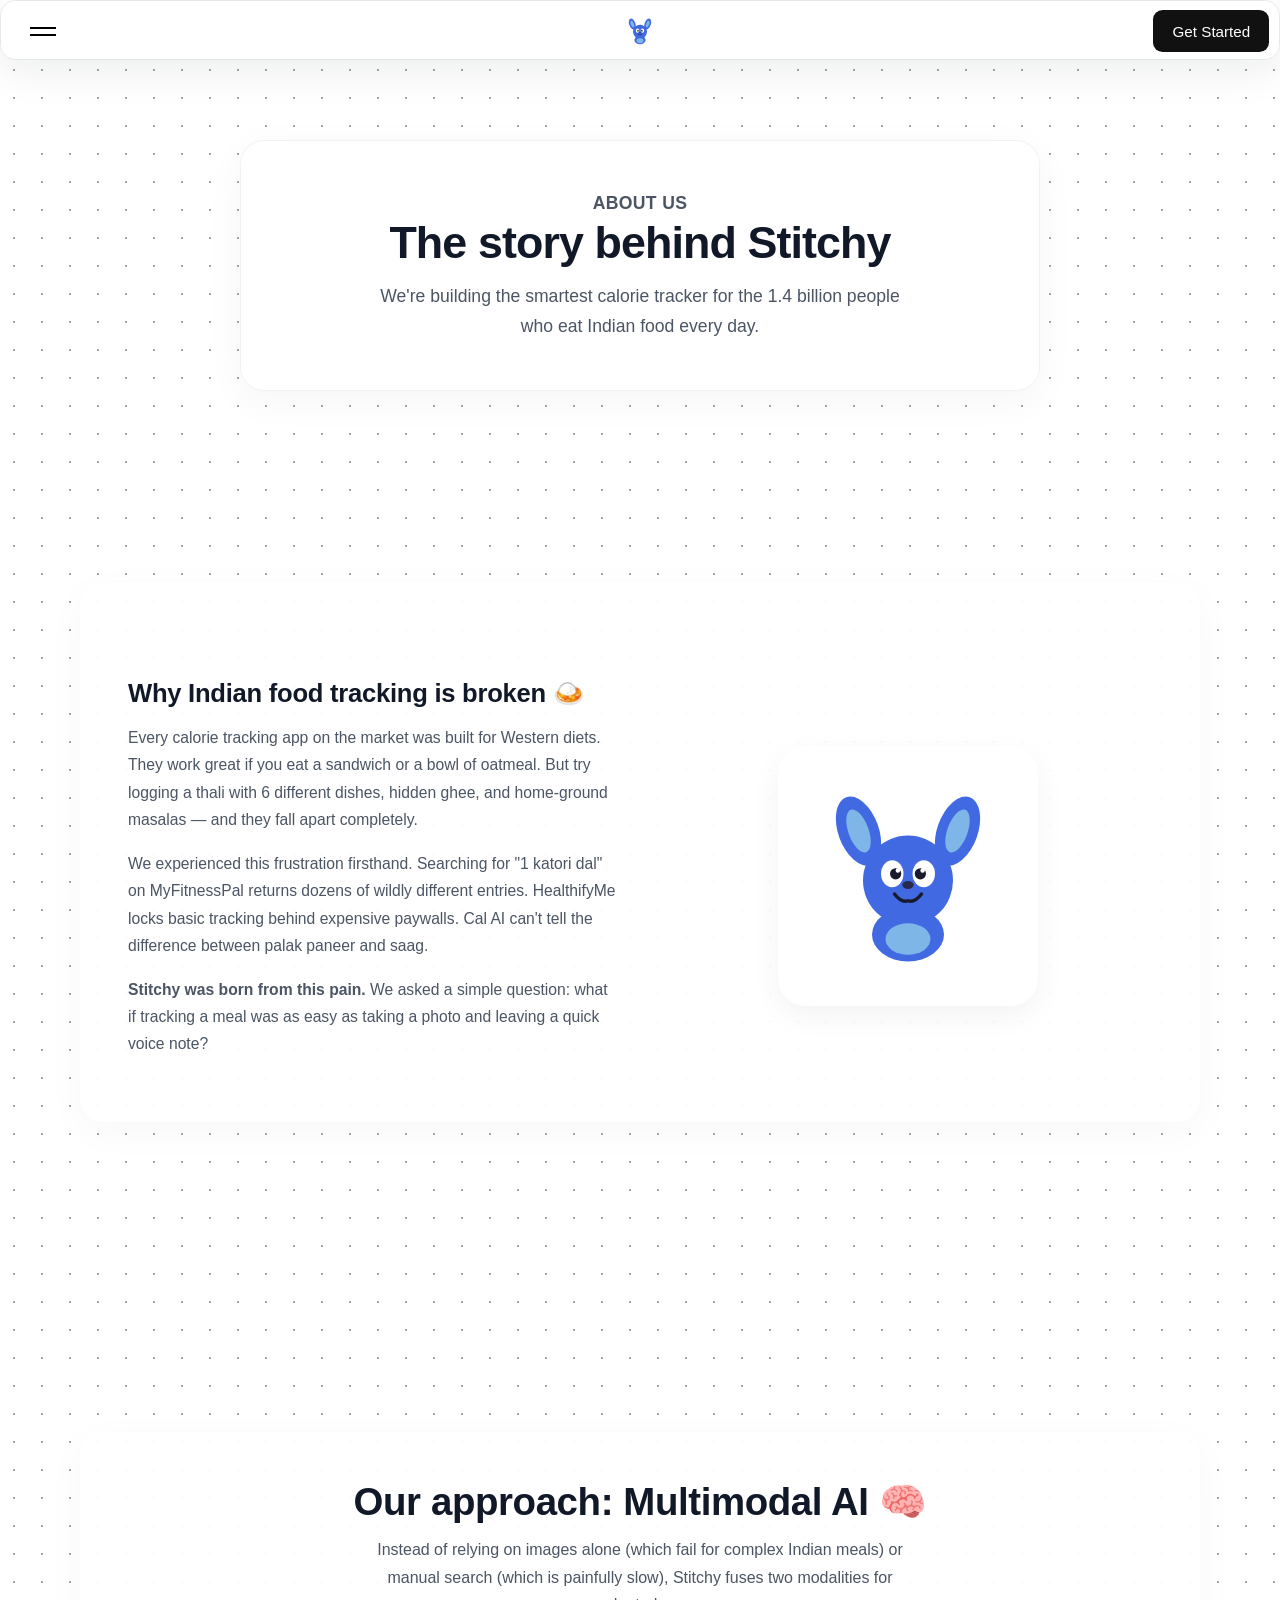
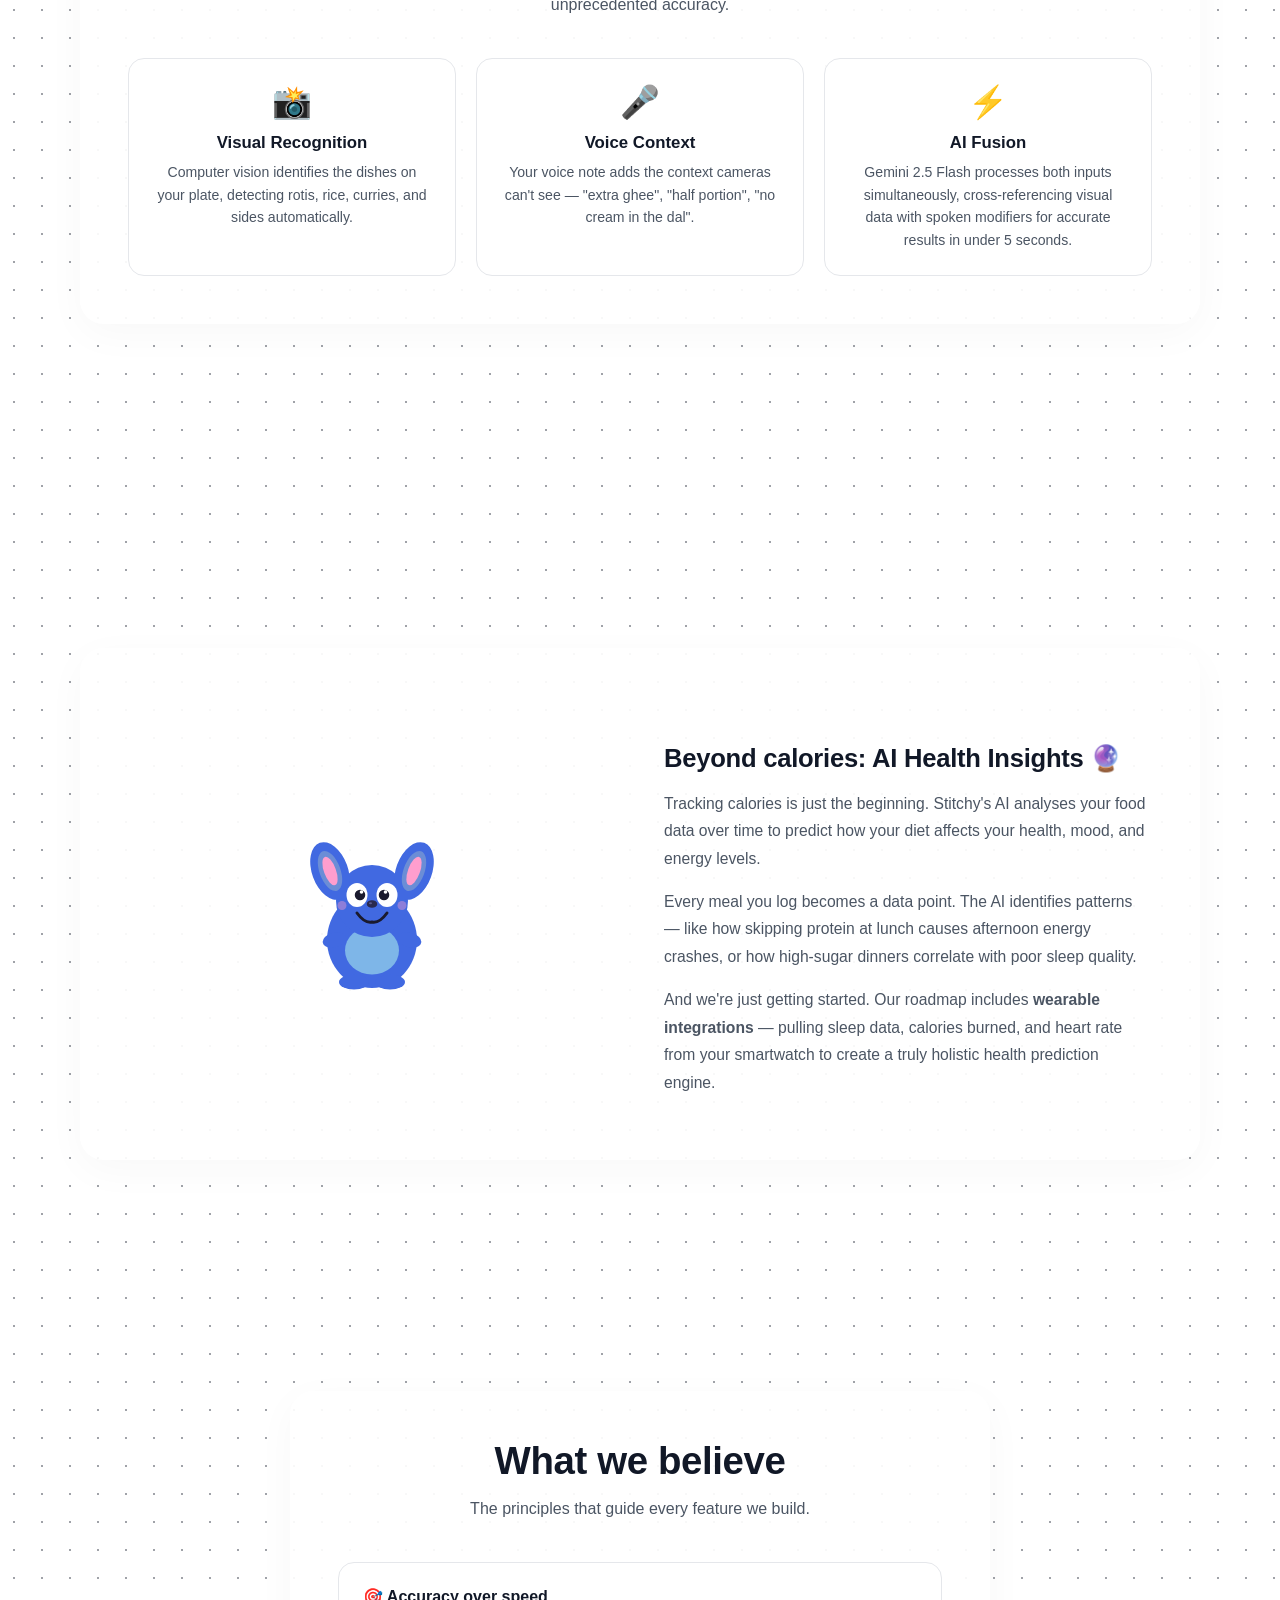
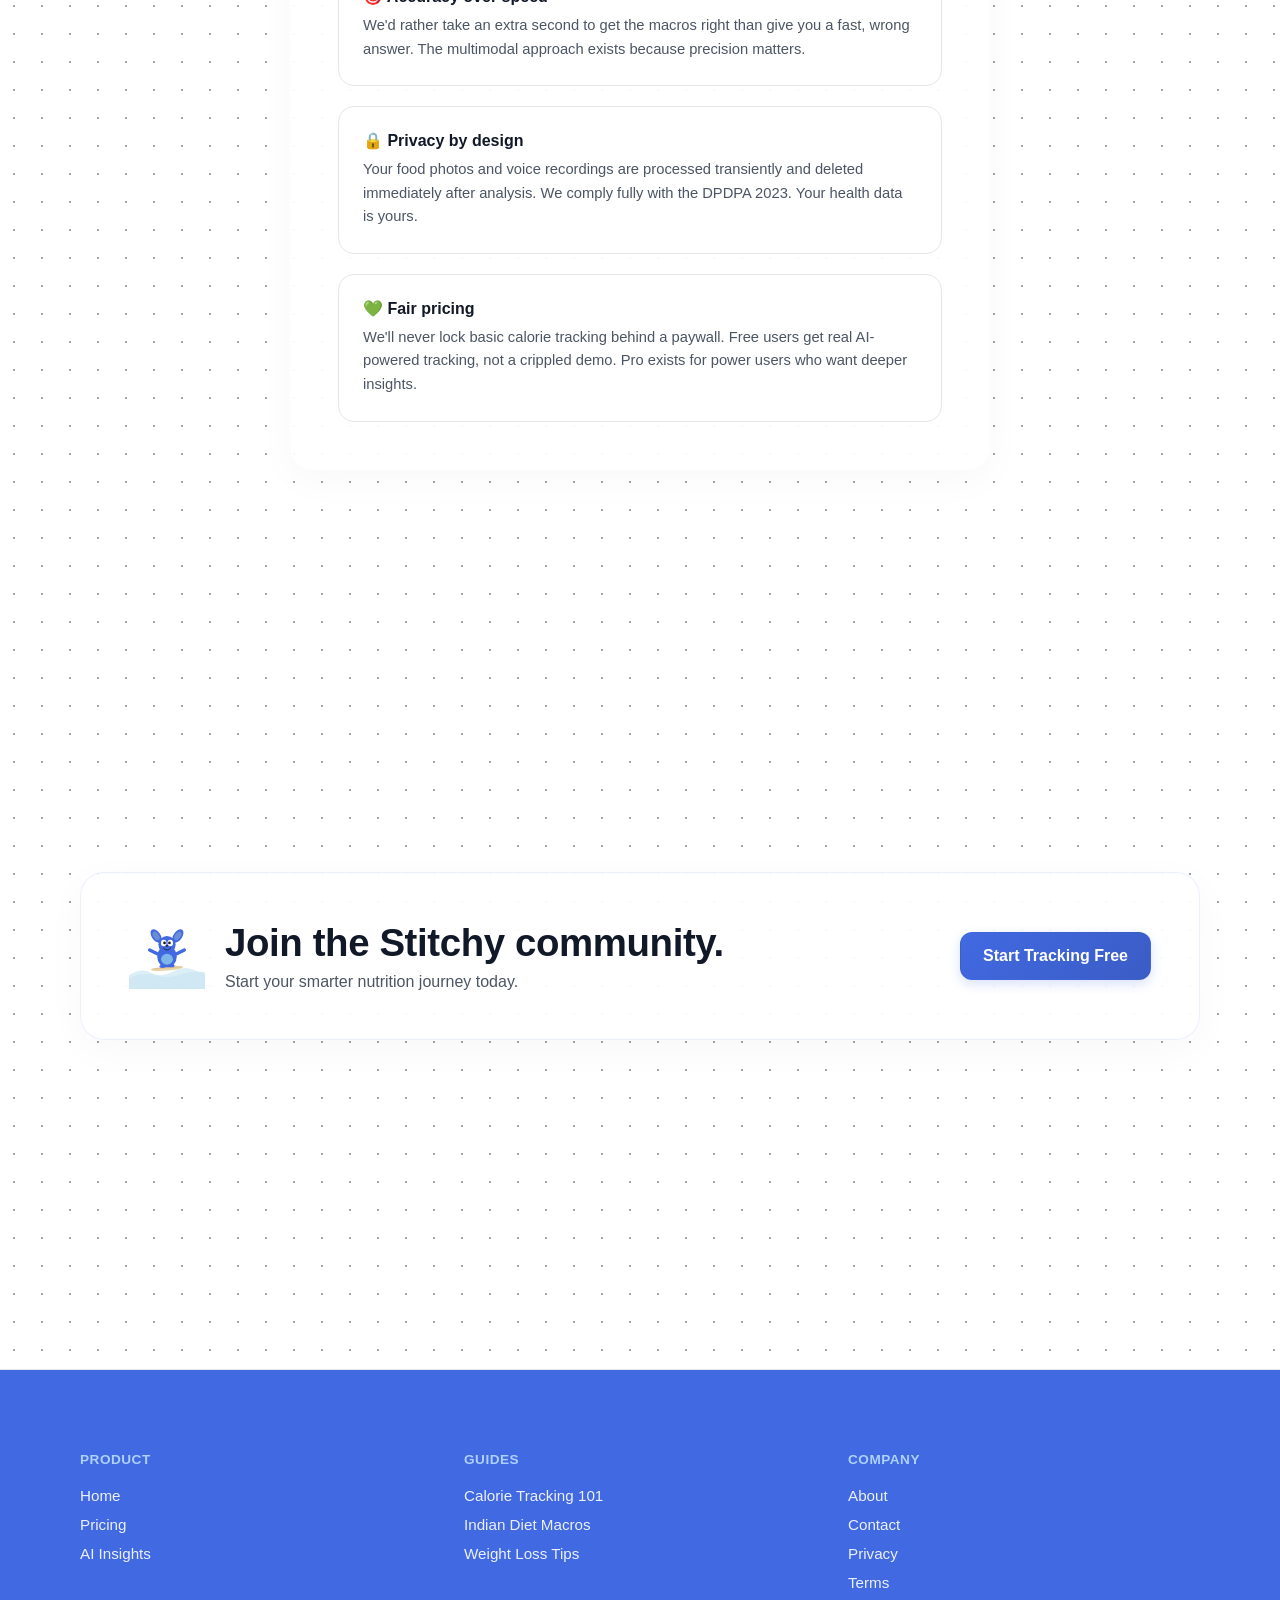
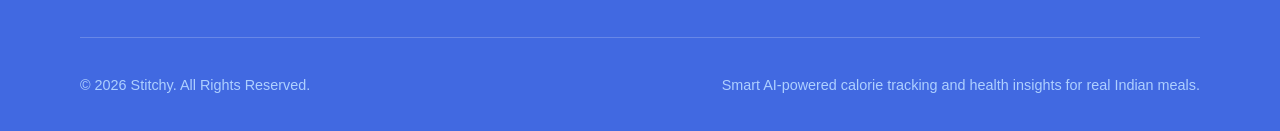
==== about.html @ 5120c3c7 "chore: Major upgrade" ====
<!doctype html>
<html lang="en">

<head>
    <meta charset="UTF-8" />
    <meta name="viewport" content="width=device-width, initial-scale=1.0" />
    <title>About — Stitchy | Our Mission & Story</title>
    <link rel="icon" href="./mascots/logo.svg" type="image/svg+xml" />
    <meta name="description"
        content="Learn about Stitchy's mission to make calorie tracking effortless for Indian meals using multimodal AI — our story, technology, and vision." />
    <link rel="preconnect" href="https://fonts.googleapis.com" />
    <link rel="preconnect" href="https://fonts.gstatic.com" crossorigin />
    <link href="https://fonts.googleapis.com/css2?family=Inter:wght@400;500;600;700;800&display=swap"
        rel="stylesheet" />
    <script src="https://cdnjs.cloudflare.com/ajax/libs/gsap/3.12.2/gsap.min.js"></script>
    <link rel="stylesheet" href="./styles.css?v=1774728863042" />
</head>

<body>

    <div class="card-nav-container">
        <nav class="card-nav" id="globalNav" style="background-color: #fff;">
            <div class="card-nav-top">
                <div class="hamburger-menu" id="hamburgerMenu" role="button" aria-label="Open menu" tabindex="0"
                    style="color: #000;">
                    <div class="hamburger-line"></div>
                    <div class="hamburger-line"></div>
                </div>

                <a class="logo-container" href="./index.html" style="text-decoration:none;">
                    <img src="./mascots/logo.svg" alt="Stitchy Logo" class="logo" />
                </a>

                <a href="./early-access.html" class="card-nav-cta-button"
                    style="background-color: #111; color: white; display: flex; text-decoration: none;">Get Started</a>
            </div>

            <div class="card-nav-content" id="cardNavContent" aria-hidden="true">
                <div class="nav-card" style="background-color: #f3f4f6; color: #111827;">
                    <div class="nav-card-label">Product</div>
                    <div class="nav-card-links">

                        <a class="nav-card-link" href="./index.html">
                            <svg stroke="currentColor" fill="currentColor" stroke-width="0" viewBox="0 0 24 24"
                                class="nav-card-link-icon" height="1em" width="1em" xmlns="http://www.w3.org/2000/svg">
                                <path d="M10 20v-6h4v6h5v-8h3L12 3 2 12h3v8z"></path>
                            </svg>
                            Home
                        </a>
                        <a class="nav-card-link" href="./index.html#how">
                            <svg stroke="currentColor" fill="currentColor" stroke-width="0" viewBox="0 0 24 24"
                                class="nav-card-link-icon" height="1em" width="1em" xmlns="http://www.w3.org/2000/svg">
                                <path d="M12 4l-1.41 1.41L16.17 11H4v2h12.17l-5.58 5.59L12 20l8-8z"></path>
                            </svg>
                            How it Works
                        </a>
                        <a class="nav-card-link" href="./index.html#features">
                            <svg stroke="currentColor" fill="currentColor" stroke-width="0" viewBox="0 0 24 24"
                                class="nav-card-link-icon" height="1em" width="1em" xmlns="http://www.w3.org/2000/svg">
                                <path d="M12 4l-1.41 1.41L16.17 11H4v2h12.17l-5.58 5.59L12 20l8-8z"></path>
                            </svg>
                            Features
                        </a>
                        <a class="nav-card-link" href="./index.html#insights">
                            <svg stroke="currentColor" fill="currentColor" stroke-width="0" viewBox="0 0 24 24"
                                class="nav-card-link-icon" height="1em" width="1em" xmlns="http://www.w3.org/2000/svg">
                                <path d="M12 4l-1.41 1.41L16.17 11H4v2h12.17l-5.58 5.59L12 20l8-8z"></path>
                            </svg>
                            AI Insights
                        </a>
                    </div>
                </div>
                <div class="nav-card" style="background-color: #e5e7eb; color: #111827;">
                    <div class="nav-card-label">Company</div>
                    <div class="nav-card-links">
                        <a class="nav-card-link" href="./about.html">
                            <svg stroke="currentColor" fill="currentColor" stroke-width="0" viewBox="0 0 24 24"
                                class="nav-card-link-icon" height="1em" width="1em" xmlns="http://www.w3.org/2000/svg">
                                <path d="M12 4l-1.41 1.41L16.17 11H4v2h12.17l-5.58 5.59L12 20l8-8z"></path>
                            </svg>
                            About Us
                        </a>
                        <a class="nav-card-link" href="./contact.html">
                            <svg stroke="currentColor" fill="currentColor" stroke-width="0" viewBox="0 0 24 24"
                                class="nav-card-link-icon" height="1em" width="1em" xmlns="http://www.w3.org/2000/svg">
                                <path d="M12 4l-1.41 1.41L16.17 11H4v2h12.17l-5.58 5.59L12 20l8-8z"></path>
                            </svg>
                            Contact
                        </a>
                        <a class="nav-card-link" href="./pricing.html">
                            <svg stroke="currentColor" fill="currentColor" stroke-width="0" viewBox="0 0 24 24"
                                class="nav-card-link-icon" height="1em" width="1em" xmlns="http://www.w3.org/2000/svg">
                                <path d="M12 4l-1.41 1.41L16.17 11H4v2h12.17l-5.58 5.59L12 20l8-8z"></path>
                            </svg>
                            Pricing
                        </a>
                    </div>
                </div>
                <div class="nav-card" style="background-color: #f9fafb; color: #111827;">
                    <div class="nav-card-label">Legal</div>
                    <div class="nav-card-links">
                        <a class="nav-card-link" href="./privacy.html">
                            <svg stroke="currentColor" fill="currentColor" stroke-width="0" viewBox="0 0 24 24"
                                class="nav-card-link-icon" height="1em" width="1em" xmlns="http://www.w3.org/2000/svg">
                                <path d="M12 4l-1.41 1.41L16.17 11H4v2h12.17l-5.58 5.59L12 20l8-8z"></path>
                            </svg>
                            Privacy Policy
                        </a>
                        <a class="nav-card-link" href="./terms.html">
                            <svg stroke="currentColor" fill="currentColor" stroke-width="0" viewBox="0 0 24 24"
                                class="nav-card-link-icon" height="1em" width="1em" xmlns="http://www.w3.org/2000/svg">
                                <path d="M12 4l-1.41 1.41L16.17 11H4v2h12.17l-5.58 5.59L12 20l8-8z"></path>
                            </svg>
                            Terms of Service
                        </a>
                    </div>
                </div>
            </div>
        </nav>
    </div>


    <main>
        <section class="page-hero">
            <div class="container">
                <p class="kicker">ABOUT US</p>
                <h1>The story behind Stitchy</h1>
                <p>We're building the smartest calorie tracker for the 1.4 billion people who eat Indian food every day.
                </p>
            </div>
        </section>

        <!-- Mission -->
        <section class="section">
            <div class="container">
                <div class="about-grid">
                    <div class="about-text">
                        <h2>Why Indian food tracking is broken 🍛</h2>
                        <p>
                            Every calorie tracking app on the market was built for Western diets. They work great if you
                            eat a
                            sandwich or a bowl of oatmeal. But try logging a thali with 6 different dishes, hidden ghee,
                            and
                            home-ground masalas — and they fall apart completely.
                        </p>
                        <p>
                            We experienced this frustration firsthand. Searching for "1 katori dal" on MyFitnessPal
                            returns dozens of
                            wildly different entries. HealthifyMe locks basic tracking behind expensive paywalls. Cal AI
                            can't tell the
                            difference between palak paneer and saag.
                        </p>
                        <p>
                            <strong>Stitchy was born from this pain.</strong> We asked a simple question: what if
                            tracking a meal was
                            as easy as taking a photo and leaving a quick voice note?
                        </p>
                    </div>
                    <div class="about-visual">
                        <img src="./mascots/logo.svg" alt="Stitchy mascot"
                            style="background: #fff; padding: 40px; box-shadow: var(--shadow);" />
                    </div>
                </div>
            </div>
        </section>

        <!-- Our Approach -->
        <section class="section">
            <div class="container">
                <div style="text-align: center; margin-bottom: 40px;">
                    <h2>Our approach: Multimodal AI 🧠</h2>
                    <p class="section-lead" style="margin: 12px auto 0; text-align: center;">
                        Instead of relying on images alone (which fail for complex Indian meals) or manual search (which
                        is
                        painfully slow), Stitchy fuses two modalities for unprecedented accuracy.
                    </p>
                </div>
                <div class="tech-grid">
                    <div class="tech-card">
                        <div class="tech-icon">📸</div>
                        <h4>Visual Recognition</h4>
                        <p>Computer vision identifies the dishes on your plate, detecting rotis, rice, curries, and
                            sides
                            automatically.</p>
                    </div>
                    <div class="tech-card">
                        <div class="tech-icon">🎤</div>
                        <h4>Voice Context</h4>
                        <p>Your voice note adds the context cameras can't see — "extra ghee", "half portion", "no cream
                            in the
                            dal".</p>
                    </div>
                    <div class="tech-card">
                        <div class="tech-icon">⚡</div>
                        <h4>AI Fusion</h4>
                        <p>Gemini 2.5 Flash processes both inputs simultaneously, cross-referencing visual data with
                            spoken
                            modifiers for accurate results in under 5 seconds.</p>
                    </div>
                </div>
            </div>
        </section>

        <!-- AI Insights Vision -->
        <section class="section">
            <div class="container">
                <div class="about-grid">
                    <div class="about-visual" style="order: -1;">
                        <img src="./mascots/happy.svg" alt="Stitchy happy" class="float-anim"
                            style="max-width: 180px; background: transparent; box-shadow: none;" />
                    </div>
                    <div class="about-text">
                        <h2>Beyond calories: AI Health Insights 🔮</h2>
                        <p>
                            Tracking calories is just the beginning. Stitchy's AI analyses your food data over time to
                            predict how
                            your diet affects your health, mood, and energy levels.
                        </p>
                        <p>
                            Every meal you log becomes a data point. The AI identifies patterns — like how skipping
                            protein at lunch
                            causes afternoon energy crashes, or how high-sugar dinners correlate with poor sleep
                            quality.
                        </p>
                        <p>
                            And we're just getting started. Our roadmap includes <strong>wearable integrations</strong>
                            — pulling
                            sleep data, calories burned, and heart rate from your smartwatch to create a truly holistic
                            health
                            prediction engine.
                        </p>
                    </div>
                </div>
            </div>
        </section>

        <!-- Values -->
        <section class="section">
            <div class="container" style="max-width: 700px; text-align: center;">
                <h2>What we believe</h2>
                <p class="section-lead" style="text-align: center; margin: 12px auto 40px;">The principles that guide
                    every
                    feature we build.</p>
                <div style="display: grid; gap: 20px; text-align: left;">
                    <div style="background: #fff; border: 1px solid var(--border); border-radius: 16px; padding: 24px; transition: transform 0.3s; cursor: default;"
                        onmouseover="this.style.transform='translateY(-3px)'"
                        onmouseout="this.style.transform='translateY(0)'">
                        <h4 style="margin: 0 0 8px;">🎯 Accuracy over speed</h4>
                        <p style="color: var(--text-muted); margin: 0; line-height: 1.6; font-size: 0.92rem;">We'd
                            rather take an
                            extra second to get the macros right than give you a fast, wrong answer. The multimodal
                            approach exists
                            because precision matters.</p>
                    </div>
                    <div style="background: #fff; border: 1px solid var(--border); border-radius: 16px; padding: 24px; transition: transform 0.3s; cursor: default;"
                        onmouseover="this.style.transform='translateY(-3px)'"
                        onmouseout="this.style.transform='translateY(0)'">
                        <h4 style="margin: 0 0 8px;">🔒 Privacy by design</h4>
                        <p style="color: var(--text-muted); margin: 0; line-height: 1.6; font-size: 0.92rem;">Your food
                            photos and
                            voice recordings are processed transiently and deleted immediately after analysis. We comply
                            fully with
                            the DPDPA 2023. Your health data is yours.</p>
                    </div>
                    <div style="background: #fff; border: 1px solid var(--border); border-radius: 16px; padding: 24px; transition: transform 0.3s; cursor: default;"
                        onmouseover="this.style.transform='translateY(-3px)'"
                        onmouseout="this.style.transform='translateY(0)'">
                        <h4 style="margin: 0 0 8px;">💚 Fair pricing</h4>
                        <p style="color: var(--text-muted); margin: 0; line-height: 1.6; font-size: 0.92rem;">We'll
                            never lock
                            basic calorie tracking behind a paywall. Free users get real AI-powered tracking, not a
                            crippled demo.
                            Pro exists for power users who want deeper insights.</p>
                    </div>
                </div>
            </div>
        </section>

        <!-- CTA -->
        <section class="section cta">
            <div class="container cta-box">
                <img src="./mascots/surfing.svg" alt="Stitchy mascot surfing" class="float-anim" />
                <div>
                    <h2>Join the Stitchy community.</h2>
                    <p>Start your smarter nutrition journey today.</p>
                </div>
                <a class="btn btn-primary btn-lg" href="./early-access.html">Start Tracking Free</a>
            </div>
        </section>
    </main>

    <footer class="site-footer" style="background: #4169e1; color: white;">
        <div class="container">
            <div class="footer-grid"
                style="display: grid; grid-template-columns: repeat(auto-fit, minmax(200px, 1fr)); gap: 32px; padding: 64px 0 24px;">
                <div class="col">
                    <h4 style="color: #aed0ff; font-size: 0.85rem; margin-bottom: 20px; letter-spacing: 0.5px;">PRODUCT
                    </h4>
                    <a href="./index.html"
                        style="display: block; color: white; text-decoration: none; margin-bottom: 12px; font-size: 0.95rem; opacity: 0.9;">Home</a>
                    <a href="./pricing.html"
                        style="display: block; color: white; text-decoration: none; margin-bottom: 12px; font-size: 0.95rem; opacity: 0.9;">Pricing</a>
                    <a href="./index.html#insights"
                        style="display: block; color: white; text-decoration: none; margin-bottom: 12px; font-size: 0.95rem; opacity: 0.9;">AI
                        Insights</a>
                </div>
                <div class="col">
                    <h4 style="color: #aed0ff; font-size: 0.85rem; margin-bottom: 20px; letter-spacing: 0.5px;">GUIDES
                    </h4>
                    <a href="#"
                        style="display: block; color: white; text-decoration: none; margin-bottom: 12px; font-size: 0.95rem; opacity: 0.9;">Calorie
                        Tracking 101</a>
                    <a href="#"
                        style="display: block; color: white; text-decoration: none; margin-bottom: 12px; font-size: 0.95rem; opacity: 0.9;">Indian
                        Diet Macros</a>
                    <a href="#"
                        style="display: block; color: white; text-decoration: none; margin-bottom: 12px; font-size: 0.95rem; opacity: 0.9;">Weight
                        Loss Tips</a>
                </div>
                <div class="col">
                    <h4 style="color: #aed0ff; font-size: 0.85rem; margin-bottom: 20px; letter-spacing: 0.5px;">COMPANY
                    </h4>
                    <a href="./about.html"
                        style="display: block; color: white; text-decoration: none; margin-bottom: 12px; font-size: 0.95rem; opacity: 0.9;">About</a>
                    <a href="./contact.html"
                        style="display: block; color: white; text-decoration: none; margin-bottom: 12px; font-size: 0.95rem; opacity: 0.9;">Contact</a>
                    <a href="./privacy.html"
                        style="display: block; color: white; text-decoration: none; margin-bottom: 12px; font-size: 0.95rem; opacity: 0.9;">Privacy</a>
                    <a href="./terms.html"
                        style="display: block; color: white; text-decoration: none; margin-bottom: 12px; font-size: 0.95rem; opacity: 0.9;">Terms</a>
                </div>
            </div>
            <div class="footer-row"
                style="color: #aed0ff; border-top: 1px solid rgba(255,255,255,0.2); margin-top: 10px; padding-top: 24px; padding-bottom: 24px; font-size: 0.9rem;">
                <p>© <span id="year"></span> Stitchy. All Rights Reserved.</p>
                <p>Smart AI-powered calorie tracking and health insights for real Indian meals.</p>
            </div>
        </div>
    </footer>

    <script src="./script.js?v=1774728863042"></script>
</body>

</html>
---- styles.css ----
:root {
  --bg: #ffffff;
  --text: #111827;
  --text-muted: #4b5563;
  --border: #e5e7eb;
  --surface: #f9fafb;
  --accent: #4169e1;
  --accent-2: #7eb6e8;
  --radius: 14px;
  --shadow: 0 10px 30px rgba(17, 24, 39, 0.05);
  --shadow-hover: 0 20px 40px rgba(17, 24, 39, 0.12);
}

html {
  scroll-behavior: smooth;
}

* {
  box-sizing: border-box;
}

html,
body {
  margin: 0;
  padding: 0;
  font-family: "Outfit", sans-serif;
  background-color: var(--bg);
  background-image: radial-gradient(rgba(17, 24, 39, 0.4) 1.5px, transparent 1.5px);
  background-size: 28px 28px;
  color: var(--text);
}

img {
  max-width: 100%;
  display: block;
}

a {
  color: inherit;
}

.container {
  width: min(1120px, 92vw);
  margin: 0 auto;
}

/* ===== HEADER ===== */

.site-header {
  position: sticky;
  top: 0;
  z-index: 10;
  background: rgba(255, 255, 255, 0.85);
  border-bottom: 1px solid rgba(229, 231, 235, 0.5);
  backdrop-filter: blur(12px);
  -webkit-backdrop-filter: blur(12px);
  box-shadow: 0 4px 20px rgba(0, 0, 0, 0.03);
}

.nav {
  min-height: 74px;
  display: flex;
  align-items: center;
  justify-content: space-between;
  gap: 20px;
}

.brand {
  display: inline-flex;
  align-items: center;
  gap: 10px;
  font-weight: 700;
  text-decoration: none;
}

.brand img {
  width: 32px;
  height: 32px;
}

.nav-links {
  display: flex;
  gap: 24px;
}

.header-actions {
  display: flex;
  align-items: center;
  gap: 12px;
}

.menu-toggle {
  display: none;
  background: none;
  border: none;
  cursor: pointer;
  color: var(--text);
  padding: 8px;
}

.nav-links a {
  text-decoration: none;
  color: var(--text-muted);
  font-weight: 500;
  transition: color 0.2s ease;
  position: relative;
}

.nav-links a::after {
  content: '';
  position: absolute;
  width: 0;
  height: 2px;
  bottom: -4px;
  left: 0;
  background-color: var(--accent);
  transition: width 0.3s ease;
}

.nav-links a:hover {
  color: var(--accent);
}

.nav-links a:hover::after {
  width: 100%;
}

/* ===== BUTTONS ===== */

.btn {
  border: 1px solid transparent;
  border-radius: 12px;
  text-decoration: none;
  font-weight: 600;
  display: inline-flex;
  align-items: center;
  justify-content: center;
  gap: 8px;
  transition: all 0.3s cubic-bezier(0.4, 0, 0.2, 1);
}

.btn:hover {
  transform: translateY(-2px) scale(1.02);
}

.btn:active {
  transform: translateY(0) scale(0.98);
}

.btn-primary {
  background: linear-gradient(135deg, #4169e1 0%, #3a5cc5 100%);
  color: #fff;
  padding: 12px 18px;
  box-shadow: 0 4px 12px rgba(65, 105, 225, 0.2);
}

.btn-primary:hover {
  box-shadow: 0 8px 20px rgba(65, 105, 225, 0.4);
}

.btn-secondary {
  border-color: var(--border);
  color: var(--text);
  padding: 12px 18px;
  background: #fff;
}

.btn-secondary:hover {
  border-color: var(--accent-2);
  color: var(--accent);
  box-shadow: 0 4px 12px rgba(0, 0, 0, 0.05);
}

.btn-lg {
  padding: 14px 22px;
}

/* ===== HERO ===== */

.hero {
  padding: 0;
  min-height: calc(100vh - 74px);
  display: flex;
  align-items: center;
  justify-content: center;
}

.hero-grid {
  display: grid;
  grid-template-columns: 1.1fr 0.9fr;
  gap: 34px;
  align-items: center;
}

.kicker {
  margin: 0 0 12px;
  color: var(--accent);
  font-weight: 700;
  letter-spacing: 0.02em;
  font-size: 14px;
}

h1 {
  margin: 0;
  font-size: clamp(2.2rem, 4vw, 3.8rem);
  line-height: 1.06;
  letter-spacing: -0.02em;
}

.hero-copy {
  background: rgba(255, 255, 255, 0.92);
  padding: 28px 32px;
  border-radius: 18px;
}

.hero-text {
  font-size: 1.08rem;
  line-height: 1.7;
  color: var(--text-muted);
  margin: 18px 0 24px;
  max-width: 62ch;
}

/* White background behind section text to improve readability over dots */
.section>.container {
  background: rgba(255, 255, 255, 0.92);
  padding: 48px;
  border-radius: 24px;
  box-shadow: 0 10px 40px rgba(0, 0, 0, 0.03);
}

.hero-actions {
  display: flex;
  flex-wrap: wrap;
  gap: 12px;
}

.hero-subtext {
  margin-top: 16px;
  color: var(--text-muted);
  font-size: 0.95rem;
}

.hero-card,
.insight-card {
  border: 1px solid var(--border);
  border-radius: var(--radius);
  padding: 22px;
  box-shadow: var(--shadow);
  background: #fff;
  transition: transform 0.4s cubic-bezier(0.16, 1, 0.3, 1), box-shadow 0.4s cubic-bezier(0.16, 1, 0.3, 1);
}

.hero-card:hover,
.insight-card:hover {
  transform: translateY(-6px);
  box-shadow: var(--shadow-hover);
}

.hero-card .mascot {
  width: 88px;
  margin-bottom: 14px;
}

/* ===== CARD SWAP ANIMATION ===== */
.card-swap-wrapper {
  position: relative;
  width: 100%;
  height: 420px;
}

.card-swap-container {
  position: absolute;
  top: 50%;
  left: 50%;
  width: 0;
  height: 0;
  perspective: 900px;
  transform: translate(20%, -15%);
  overflow: visible;
  z-index: 5;
}

.card-swap-container .card {
  position: absolute;
  top: 50%;
  left: 50%;
  width: 320px;
  border-radius: var(--radius);
  border: 1px solid var(--border);
  box-shadow: var(--shadow);
  background: #fff;
  padding: 22px;
  transform-style: preserve-3d;
  will-change: transform;
  backface-visibility: hidden;
  -webkit-backface-visibility: hidden;
  transition: box-shadow 0.4s cubic-bezier(0.16, 1, 0.3, 1);
}

.card-swap-container .card:hover {
  box-shadow: var(--shadow-hover);
  transform: none;
  /* remove hover transform */
}

@media (max-width: 900px) {
  .card-swap-container {
    transform: scale(0.9) translate(0%, -10%);
  }
}

@media (max-width: 768px) {
  .card-swap-container {
    transform: scale(0.85) translate(0%, 0%);
  }
}

@media (max-width: 480px) {
  .card-swap-container {
    transform: scale(0.7) translate(0%, 0%);
  }

  .card-swap-wrapper {
    height: 380px;
  }
}

.stat {
  display: flex;
  align-items: baseline;
  justify-content: space-between;
  margin-bottom: 16px;
}

.stat span {
  color: var(--text-muted);
}

.stat strong {
  font-size: 1.35rem;
}

.bars {
  display: grid;
  gap: 12px;
}

.bars label {
  display: block;
  margin-bottom: 6px;
  font-size: 0.92rem;
  color: var(--text-muted);
}

progress {
  width: 100%;
  height: 9px;
}

/* ===== SECTIONS ===== */

.section {
  padding: 0;
  min-height: calc(100vh - 74px);
  display: flex;
  align-items: center;
  justify-content: center;
}

.alt {
  background: var(--surface);
}

h2 {
  margin: 0;
  font-size: clamp(1.7rem, 3vw, 2.6rem);
  line-height: 1.15;
  letter-spacing: -0.01em;
}

h3 {
  margin-top: 8px;
  margin-bottom: 8px;
  font-size: 1.2rem;
}

.section-lead {
  color: var(--text-muted);
  margin-top: 12px;
  margin-bottom: 24px;
  max-width: 65ch;
  line-height: 1.7;
}

/* ===== GRIDS ===== */

.grid-3,
.feature-grid {
  display: grid;
  grid-template-columns: repeat(3, minmax(0, 1fr));
  gap: 16px;
}

.card,
.feature {
  background: #fff;
  border: 1px solid var(--border);
  border-radius: 12px;
  padding: 18px;
  transition: transform 0.4s cubic-bezier(0.16, 1, 0.3, 1), box-shadow 0.4s cubic-bezier(0.16, 1, 0.3, 1);
}

.card:hover,
.feature:hover {
  transform: translateY(-6px);
  box-shadow: var(--shadow-hover);
  border-color: rgba(65, 105, 225, 0.2);
}

.step {
  display: inline-flex;
  font-size: 0.78rem;
  font-weight: 700;
  color: var(--accent);
  background: #eef4ff;
  border-radius: 999px;
  padding: 4px 9px;
}

.card p,
.feature p {
  margin: 0;
  color: var(--text-muted);
  line-height: 1.6;
}

.feature-grid {
  grid-template-columns: repeat(2, minmax(0, 1fr));
}

/* ===== INSIGHT WRAP ===== */

.insight-wrap {
  display: grid;
  grid-template-columns: 1.2fr 0.8fr;
  gap: 24px;
  align-items: start;
}

.bullet-list {
  margin: 0;
  padding-left: 18px;
  display: grid;
  gap: 8px;
  color: var(--text-muted);
}

.insight-card img {
  width: 84px;
}

.score {
  font-size: 1rem;
  margin: 12px 0 8px;
}

.score strong {
  color: var(--accent);
}

.small {
  color: var(--text-muted);
  line-height: 1.6;
  margin: 0;
}

/* ===== FAQ ===== */

.faq-list {
  margin-top: 20px;
  display: grid;
  gap: 10px;
}

details {
  border: 1px solid var(--border);
  border-radius: 10px;
  background: #fff;
  padding: 12px 14px;
}

summary {
  cursor: pointer;
  font-weight: 600;
}

details p {
  color: var(--text-muted);
  margin: 10px 0 4px;
}

/* ===== CTA BOX ===== */

.cta-box {
  border: 1px solid rgba(65, 105, 225, 0.1);
  border-radius: var(--radius);
  background: linear-gradient(135deg, #ffffff 0%, #ebf2ff 100%);
  display: grid;
  grid-template-columns: auto 1fr auto;
  align-items: center;
  gap: 20px;
  padding: 32px 24px;
  box-shadow: 0 10px 40px rgba(65, 105, 225, 0.1);
}

.cta-box img {
  width: 76px;
}

.cta-box p {
  color: var(--text-muted);
  margin-top: 8px;
  margin-bottom: 0;
}

/* ===== FOOTER ===== */

.site-footer {
  border-top: 1px solid var(--border);
}

.footer-row {
  min-height: 64px;
  display: flex;
  justify-content: space-between;
  align-items: center;
  gap: 10px;
  color: var(--text-muted);
  font-size: 0.9rem;
}

/* ===== ANIMATIONS ===== */

.reveal-on-scroll {
  opacity: 0;
  transform: translateY(30px);
  transition: opacity 0.8s cubic-bezier(0.16, 1, 0.3, 1), transform 0.8s cubic-bezier(0.16, 1, 0.3, 1);
  will-change: opacity, transform;
}

.reveal-on-scroll.animate {
  opacity: 1;
  transform: translateY(0);
}

.float-anim {
  animation: float 4s ease-in-out infinite;
}

@keyframes float {
  0% {
    transform: translateY(0px);
  }

  50% {
    transform: translateY(-10px);
  }

  100% {
    transform: translateY(0px);
  }
}

progress {
  transition: width 1s ease-in-out;
}

/* ===== FEATURE CARDS (ENHANCED GRID) ===== */

.app-btn {
  display: flex !important;
  align-items: center;
  gap: 12px !important;
  text-align: left;
  line-height: 1.2;
}

.app-btn span {
  font-size: 0.75rem;
  display: block;
  font-weight: 500;
}

.app-btn strong {
  font-size: 1.15rem;
}

.mockup {
  height: 140px;
  background: var(--surface);
  border-radius: 8px;
  margin-bottom: 20px;
  border: 1px solid var(--border);
  position: relative;
  overflow: hidden;
}

.mockup-snap {
  background: linear-gradient(135deg, #eef4ff, #ddecff);
}

.mockup-speak {
  background: linear-gradient(135deg, #fff4ee, #ffe8dc);
}

.mockup-result {
  background: linear-gradient(135deg, #f3fffc, #d8fbf1);
}

.founder-story {
  padding: 80px 0;
}

.enhanced-grid {
  grid-template-columns: repeat(4, 1fr) !important;
  gap: 24px;
}

.feature-card {
  background: #fff;
  border-radius: 20px;
  padding: 16px;
  box-shadow: 0 4px 12px rgba(0, 0, 0, 0.03);
  text-align: center;
  transition: transform 0.4s cubic-bezier(0.16, 1, 0.3, 1), box-shadow 0.4s;
  border: 1px solid var(--border);
}

.feature-card:hover {
  transform: translateY(-6px);
  box-shadow: var(--shadow-hover);
  border-color: rgba(65, 105, 225, 0.2);
}

.fc-visual {
  height: 120px;
  background: var(--surface);
  border-radius: 14px;
  margin-bottom: 20px;
  display: flex;
  align-items: center;
  justify-content: center;
  box-shadow: inset 0 2px 6px rgba(0, 0, 0, 0.02);
}

.feature-card h3 {
  font-size: 1.1rem;
  margin-bottom: 10px;
}

.feature-card p {
  font-size: 0.9rem;
  color: var(--text-muted);
  line-height: 1.6;
  margin: 0;
}

.mockup-mini {
  width: 64px;
  height: 64px;
  background: white;
  border-radius: 16px;
  box-shadow: 0 6px 16px rgba(0, 0, 0, 0.06);
  display: flex;
  align-items: center;
  justify-content: center;
  font-weight: 800;
  font-size: 1.5rem;
}

.ai-brain {
  background: linear-gradient(135deg, #fce4ec, #f8bbd0);
  color: #c2185b;
}

.text-hindi {
  background: linear-gradient(135deg, #fff3e0, #ffe0b2);
  color: #e65100;
}

.split-macro {
  background: linear-gradient(135deg, #e8f5e9, #c8e6c9);
  color: #2e7d32;
}

.target-bars {
  background: linear-gradient(135deg, #e3f2fd, #bbdefb);
  color: #1565c0;
}

.streaks {
  background: linear-gradient(135deg, #fff8e1, #ffecb3);
  font-size: 1.1rem;
  color: #ff8f00;
}

.quick-save {
  background: linear-gradient(135deg, #fbe9e7, #ffccbc);
  color: #d84315;
}

.health-sync {
  background: linear-gradient(135deg, #f3e5f5, #e1bee7);
  color: #6a1b9a;
}

.widgets {
  background: linear-gradient(135deg, #e0f2f1, #b2dfdb);
  color: #00695c;
}


/* =========================================================
   AI INSIGHTS — EXPANDED SECTION
   ========================================================= */

.insights-grid {
  display: grid;
  grid-template-columns: repeat(3, 1fr);
  gap: 24px;
  margin-top: 48px;
}

.insight-feature-card {
  background: #fff;
  border: 1px solid var(--border);
  border-radius: 20px;
  padding: 28px 24px;
  transition: transform 0.4s cubic-bezier(0.16, 1, 0.3, 1), box-shadow 0.4s;
  position: relative;
  overflow: hidden;
}

.insight-feature-card::before {
  content: '';
  position: absolute;
  top: 0;
  left: 0;
  right: 0;
  height: 4px;
  background: linear-gradient(90deg, var(--accent), var(--accent-2));
  opacity: 0;
  transition: opacity 0.3s;
}

.insight-feature-card:hover {
  transform: translateY(-8px);
  box-shadow: 0 20px 50px rgba(65, 105, 225, 0.12);
  border-color: rgba(65, 105, 225, 0.15);
}

.insight-feature-card:hover::before {
  opacity: 1;
}

.ifc-icon {
  width: 56px;
  height: 56px;
  border-radius: 16px;
  display: flex;
  align-items: center;
  justify-content: center;
  margin-bottom: 20px;
}

.health-icon {
  background: linear-gradient(135deg, #e8f5e9, #c8e6c9);
  color: #2e7d32;
}

.mood-icon {
  background: linear-gradient(135deg, #fff3e0, #ffe0b2);
  color: #e65100;
}

.reco-icon {
  background: linear-gradient(135deg, #e3f2fd, #bbdefb);
  color: #1565c0;
}

.insight-feature-card h3 {
  font-size: 1.2rem;
  margin-bottom: 12px;
  font-weight: 700;
}

.ifc-desc {
  color: var(--text-muted);
  line-height: 1.65;
  font-size: 0.95rem;
  margin-bottom: 16px;
}

.ifc-details {
  list-style: none;
  padding: 0;
  margin: 0 0 20px;
  display: grid;
  gap: 10px;
}

.ifc-details li {
  color: var(--text-muted);
  font-size: 0.88rem;
  line-height: 1.55;
  padding-left: 20px;
  position: relative;
}

.ifc-details li::before {
  content: '✦';
  position: absolute;
  left: 0;
  color: var(--accent);
  font-size: 0.7rem;
  top: 3px;
}

.ifc-demo-badge {
  background: linear-gradient(135deg, #e8f5e9, #f1f8e9);
  border-radius: 12px;
  padding: 12px 16px;
  display: flex;
  justify-content: space-between;
  align-items: center;
}

.ifc-demo-badge span {
  font-size: 0.82rem;
  color: var(--text-muted);
  font-weight: 500;
}

.ifc-demo-badge strong {
  font-size: 1rem;
  color: #2e7d32;
}

.mood-badge {
  background: linear-gradient(135deg, #fff3e0, #fff8e1);
}

.mood-badge strong {
  color: #e65100;
}

.reco-badge {
  background: linear-gradient(135deg, #e3f2fd, #e8eaf6);
}

.reco-badge strong {
  color: #1565c0;
}

/* AI Process Strip */

.ai-process-strip {
  margin-top: 48px;
  background: #fff;
  border: 1px solid var(--border);
  border-radius: 20px;
  padding: 32px 28px;
}

.process-steps {
  display: flex;
  align-items: center;
  justify-content: center;
  gap: 8px;
  flex-wrap: wrap;
}

.process-step {
  text-align: center;
  flex: 1;
  min-width: 140px;
}

.ps-number {
  width: 36px;
  height: 36px;
  background: linear-gradient(135deg, var(--accent), var(--accent-2));
  color: #fff;
  border-radius: 50%;
  display: inline-flex;
  align-items: center;
  justify-content: center;
  font-weight: 800;
  font-size: 0.9rem;
  margin-bottom: 10px;
}

.process-step p {
  font-size: 0.88rem;
  color: var(--text-muted);
  line-height: 1.5;
  margin: 0;
}

.process-arrow {
  font-size: 1.4rem;
  color: var(--accent);
  font-weight: 700;
  flex-shrink: 0;
}

/* Vision Banner (Wearables) */

.vision-banner {
  margin-top: 48px;
  background: linear-gradient(135deg, #1a1a2e 0%, #16213e 50%, #0f3460 100%);
  border-radius: 24px;
  padding: 48px 40px;
  display: grid;
  grid-template-columns: 1.4fr 0.6fr;
  gap: 32px;
  align-items: center;
  color: #fff;
  position: relative;
  overflow: hidden;
}

.vision-banner::before {
  content: '';
  position: absolute;
  top: -50%;
  right: -20%;
  width: 400px;
  height: 400px;
  background: radial-gradient(circle, rgba(65, 105, 225, 0.15) 0%, transparent 70%);
  border-radius: 50%;
}

.vision-badge {
  display: inline-block;
  background: rgba(65, 105, 225, 0.3);
  color: #7eb6e8;
  font-size: 0.72rem;
  font-weight: 800;
  letter-spacing: 0.1em;
  padding: 5px 12px;
  border-radius: 999px;
  margin-bottom: 16px;
  border: 1px solid rgba(126, 182, 232, 0.3);
}

.vision-content h3 {
  font-size: 1.5rem;
  margin-bottom: 14px;
  font-weight: 800;
  color: #fff;
}

.vision-content p {
  color: rgba(255, 255, 255, 0.7);
  line-height: 1.7;
  font-size: 0.98rem;
  margin-bottom: 24px;
}

.vision-list {
  list-style: none;
  padding: 0;
  margin: 0;
  display: grid;
  gap: 16px;
}

.vision-list li {
  display: grid;
  gap: 2px;
}

.vision-list li strong {
  color: #fff;
  font-size: 0.95rem;
}

.vision-list li span {
  color: rgba(255, 255, 255, 0.55);
  font-size: 0.85rem;
  line-height: 1.5;
}

.vision-visual {
  display: flex;
  flex-direction: column;
  align-items: center;
  gap: 20px;
  position: relative;
  z-index: 1;
}

.vision-data-points {
  display: grid;
  grid-template-columns: 1fr 1fr;
  gap: 8px;
}

.vdp {
  background: rgba(255, 255, 255, 0.08);
  border: 1px solid rgba(255, 255, 255, 0.1);
  border-radius: 10px;
  padding: 8px 12px;
  font-size: 0.78rem;
  color: rgba(255, 255, 255, 0.8);
  font-weight: 500;
  text-align: center;
  backdrop-filter: blur(8px);
}

/* =========================================================
   INNER PAGES — SHARED STYLES
   ========================================================= */

.page-hero {
  padding: 80px 0 48px;
  text-align: center;
}

.page-hero>.container {
  background: rgba(255, 255, 255, 0.96);
  padding: 48px;
  border-radius: 24px;
  box-shadow: 0 10px 40px rgba(0, 0, 0, 0.04);
  backdrop-filter: blur(12px);
  border: 1px solid rgba(0, 0, 0, 0.05);
  max-width: 800px;
}

.page-hero h1 {
  font-size: clamp(2rem, 3.5vw, 3rem);
  margin-bottom: 16px;
}

.page-hero p {
  color: var(--text-muted);
  font-size: 1.1rem;
  max-width: 55ch;
  margin: 0 auto;
  line-height: 1.7;
}

/* Pricing */

.pricing-grid {
  display: grid;
  grid-template-columns: repeat(2, 1fr);
  gap: 28px;
  max-width: 800px;
  margin: 48px auto 0;
}

.plan-card {
  background: #fff;
  border: 2px solid var(--border);
  border-radius: 24px;
  padding: 36px 28px;
  text-align: center;
  transition: transform 0.4s cubic-bezier(0.16, 1, 0.3, 1), box-shadow 0.4s;
  position: relative;
}

.plan-card:hover {
  transform: translateY(-6px);
  box-shadow: var(--shadow-hover);
}

.plan-card.featured {
  border-color: var(--accent);
  box-shadow: 0 10px 40px rgba(65, 105, 225, 0.12);
}

.plan-badge {
  position: absolute;
  top: -12px;
  left: 50%;
  transform: translateX(-50%);
  background: linear-gradient(135deg, #4169e1, #3a5cc5);
  color: #fff;
  font-size: 0.72rem;
  font-weight: 800;
  padding: 4px 16px;
  border-radius: 999px;
  letter-spacing: 0.05em;
}

.plan-card h3 {
  font-size: 1.3rem;
  margin-bottom: 8px;
}

.plan-price {
  font-size: 2.8rem;
  font-weight: 800;
  color: var(--text);
  margin: 16px 0 4px;
}

.plan-price span {
  font-size: 1rem;
  font-weight: 500;
  color: var(--text-muted);
}

.plan-billing {
  font-size: 0.85rem;
  color: var(--text-muted);
  margin-bottom: 24px;
}

.plan-features {
  list-style: none;
  padding: 0;
  margin: 0 0 28px;
  text-align: left;
  display: grid;
  gap: 12px;
}

.plan-features li {
  font-size: 0.92rem;
  color: var(--text-muted);
  padding-left: 26px;
  position: relative;
  line-height: 1.5;
}

.plan-features li::before {
  content: '✓';
  position: absolute;
  left: 0;
  color: #2e7d32;
  font-weight: 700;
}

.pricing-note {
  max-width: 700px;
  margin: 56px auto 0;
  text-align: center;
}

.pricing-note h3 {
  font-size: 1.3rem;
  margin-bottom: 12px;
}

.pricing-note p {
  color: var(--text-muted);
  line-height: 1.7;
  font-size: 0.98rem;
}

/* Feature Comparison Table */

.compare-table {
  max-width: 700px;
  margin: 48px auto 0;
  border-collapse: collapse;
  width: 100%;
}

.compare-table th,
.compare-table td {
  padding: 14px 16px;
  text-align: left;
  border-bottom: 1px solid var(--border);
  font-size: 0.92rem;
}

.compare-table th {
  color: var(--text-muted);
  font-weight: 600;
  font-size: 0.82rem;
  text-transform: uppercase;
  letter-spacing: 0.04em;
}

.compare-table td:nth-child(2),
.compare-table td:nth-child(3),
.compare-table th:nth-child(2),
.compare-table th:nth-child(3) {
  text-align: center;
}

/* Legal Content (Privacy / Terms) */

.legal-content {
  max-width: 760px;
  margin: 0 auto;
  padding-bottom: 64px;
}

.legal-content h2 {
  font-size: 1.4rem;
  margin: 40px 0 16px;
  padding-top: 20px;
  border-top: 1px solid var(--border);
}

.legal-content h2:first-of-type {
  border-top: none;
  margin-top: 0;
}

.legal-content p,
.legal-content li {
  color: var(--text-muted);
  line-height: 1.75;
  font-size: 0.95rem;
}

.legal-content ul {
  padding-left: 20px;
  margin: 12px 0;
}

.legal-content li {
  margin-bottom: 8px;
}

.legal-date {
  color: var(--text-muted);
  font-size: 0.88rem;
  margin-top: 8px;
}

/* About Page */

.about-grid {
  display: grid;
  grid-template-columns: 1fr 1fr;
  gap: 48px;
  align-items: center;
  margin-top: 48px;
}

.about-text h2 {
  font-size: 1.6rem;
  margin-bottom: 16px;
}

.about-text p {
  color: var(--text-muted);
  line-height: 1.75;
  margin-bottom: 16px;
  font-size: 0.98rem;
}

.about-visual {
  display: flex;
  justify-content: center;
}

.about-visual img {
  max-width: 260px;
  border-radius: 28px;
  box-shadow: var(--shadow);
}

.tech-grid {
  display: grid;
  grid-template-columns: repeat(3, 1fr);
  gap: 20px;
  margin-top: 40px;
}

.tech-card {
  background: #fff;
  border: 1px solid var(--border);
  border-radius: 16px;
  padding: 24px;
  text-align: center;
  transition: transform 0.3s ease, box-shadow 0.3s ease;
}

.tech-card:hover {
  transform: translateY(-4px);
  box-shadow: var(--shadow-hover);
}

.tech-card h4 {
  margin: 12px 0 8px;
  font-size: 1.05rem;
}

.tech-card p {
  color: var(--text-muted);
  font-size: 0.88rem;
  line-height: 1.6;
  margin: 0;
}

.tech-icon {
  font-size: 2rem;
}

/* Contact Page */

.contact-grid {
  display: grid;
  grid-template-columns: 1.2fr 0.8fr;
  gap: 48px;
  margin-top: 48px;
}

.contact-form {
  display: grid;
  gap: 20px;
  background: rgba(255, 255, 255, 0.95);
  padding: 32px;
  border-radius: 16px;
  box-shadow: 0 8px 32px rgba(0, 0, 0, 0.08);
  border: 1px solid rgba(0, 0, 0, 0.05);
  backdrop-filter: blur(12px);
}

.form-group {
  display: grid;
  gap: 6px;
}

.form-group label {
  font-size: 0.88rem;
  font-weight: 600;
  color: var(--text);
}

.form-group input,
.form-group textarea {
  padding: 12px 16px;
  border: 1px solid var(--border);
  border-radius: 12px;
  font-family: inherit;
  font-size: 0.95rem;
  background: #fff;
  transition: border-color 0.2s, box-shadow 0.2s;
  outline: none;
}

.form-group input:focus,
.form-group textarea:focus {
  border-color: var(--accent);
  box-shadow: 0 0 0 3px rgba(65, 105, 225, 0.1);
}

.form-group textarea {
  min-height: 140px;
  resize: vertical;
}

.contact-info {
  padding-top: 8px;
}

.contact-info h3 {
  font-size: 1.15rem;
  margin-bottom: 20px;
}

.contact-item {
  display: flex;
  gap: 12px;
  align-items: flex-start;
  margin-bottom: 20px;
}

.contact-item-icon {
  width: 40px;
  height: 40px;
  border-radius: 12px;
  background: var(--surface);
  display: flex;
  align-items: center;
  justify-content: center;
  font-size: 1.1rem;
  flex-shrink: 0;
}

.contact-item div p {
  margin: 0;
  font-size: 0.92rem;
  color: var(--text-muted);
}

.contact-item div strong {
  font-size: 0.95rem;
  display: block;
  margin-bottom: 2px;
}


/* ===== RESPONSIVE ===== */

@media (max-width: 940px) {

  .hero-grid,
  .insight-wrap,
  .cta-box {
    grid-template-columns: 1fr;
  }

  .feature-grid,
  .grid-3 {
    grid-template-columns: 1fr;
  }

  .nav-links {
    display: none;
  }

  .enhanced-grid {
    grid-template-columns: repeat(2, 1fr) !important;
  }

  .insights-grid {
    grid-template-columns: 1fr;
  }

  .vision-banner {
    grid-template-columns: 1fr;
    padding: 32px 24px;
  }

  .process-arrow {
    display: none;
  }

  .process-steps {
    gap: 20px;
  }

  .pricing-grid {
    grid-template-columns: 1fr;
    max-width: 420px;
  }

  .about-grid {
    grid-template-columns: 1fr;
  }

  .contact-grid {
    grid-template-columns: 1fr;
  }

  .tech-grid {
    grid-template-columns: 1fr;
  }
}

@media (max-width: 600px) {
  .enhanced-grid {
    grid-template-columns: 1fr !important;
  }

  .vision-banner {
    padding: 24px 18px;
  }

  .vision-data-points {
    grid-template-columns: 1fr;
  }
}

\n

/* ===== CARD NAV ===== */
.card-nav-container {
  position: fixed;
  top: 1.5em;
  left: 50%;
  transform: translateX(-50%);
  width: 92%;
  max-width: 960px;
  z-index: 100;
  box-sizing: border-box;
  transition: transform 0.3s ease-in-out;
}

.card-nav-container.nav-hidden {
  transform: translateX(-50%) translateY(calc(-100% - 2em));
}

.card-nav {
  display: block;
  height: 60px;
  padding: 0;
  background-color: white;
  border: 1px solid var(--border);
  border-radius: 1rem;
  box-shadow: 0 10px 40px rgba(17, 24, 39, 0.08);
  position: relative;
  overflow: hidden;
  will-change: height;
}

.card-nav-top {
  position: absolute;
  top: 0;
  left: 0;
  right: 0;
  height: 60px;
  display: flex;
  align-items: center;
  justify-content: space-between;
  padding: 0.5rem 0.6rem 0.5rem 1.2rem;
  z-index: 2;
  background-color: #fff;
}

.hamburger-menu {
  height: 100%;
  display: flex;
  flex-direction: column;
  align-items: center;
  justify-content: center;
  cursor: pointer;
  gap: 5px;
  padding: 0 10px;
}

.hamburger-menu:hover .hamburger-line {
  opacity: 0.7;
}

.hamburger-line {
  width: 26px;
  height: 2px;
  background-color: currentColor;
  transition: transform 0.3s cubic-bezier(0.4, 0, 0.2, 1), opacity 0.2s ease;
  transform-origin: center;
}

.hamburger-menu.open .hamburger-line:first-child {
  transform: translateY(3.5px) rotate(45deg);
}

.hamburger-menu.open .hamburger-line:last-child {
  transform: translateY(-3.5px) rotate(-45deg);
}

.logo-container {
  display: flex;
  align-items: center;
  position: absolute;
  left: 50%;
  top: 50%;
  transform: translate(-50%, -50%);
}

.logo {
  height: 28px;
}

.card-nav-cta-button {
  border: none;
  border-radius: 0.6rem;
  padding: 0 1.2rem;
  height: 42px;
  font-weight: 500;
  font-size: 0.95rem;
  cursor: pointer;
  transition: transform 0.2s ease, background-color 0.2s;
  align-items: center;
  justify-content: center;
}

.card-nav-cta-button:hover {
  transform: scale(1.03);
}

.card-nav-content {
  position: absolute;
  left: 0;
  right: 0;
  top: 60px;
  bottom: 0;
  padding: 0.6rem;
  display: flex;
  align-items: flex-end;
  gap: 12px;
  visibility: hidden;
  pointer-events: none;
  z-index: 1;
}

.card-nav.open .card-nav-content {
  visibility: visible;
  pointer-events: auto;
}

.nav-card {
  height: 100%;
  flex: 1 1 0;
  min-width: 0;
  border-radius: 0.8rem;
  position: relative;
  display: flex;
  flex-direction: column;
  padding: 16px 20px;
  gap: 8px;
  user-select: none;
}

.nav-card-label {
  font-weight: 500;
  font-size: 1.1rem;
  letter-spacing: -0.02em;
  color: var(--text-muted);
}

.nav-card-links {
  margin-top: auto;
  display: flex;
  flex-direction: column;
  gap: 8px;
}

.nav-card-link {
  font-size: 1.25rem;
  font-weight: 600;
  cursor: pointer;
  text-decoration: none;
  transition: opacity 0.2s ease, transform 0.2s ease;
  display: inline-flex;
  align-items: center;
  gap: 6px;
  letter-spacing: -0.01em;
}

.nav-card-link:hover {
  opacity: 0.7;
  transform: translateX(3px);
}

.nav-card-link-icon {
  font-size: 1.1em;
  opacity: 0.5;
}

@media (max-width: 768px) {
  .card-nav-container {
    width: 94%;
    top: 1em;
  }

  .card-nav-top {
    padding: 0.5rem 1rem;
    justify-content: space-between;
  }

  .hamburger-menu {
    order: 2;
    padding: 0;
  }

  .logo-container {
    position: static;
    transform: none;
    order: 1;
  }

  .card-nav-cta-button {
    display: none;
  }

  .card-nav-content {
    flex-direction: column;
    align-items: stretch;
    gap: 8px;
    padding: 0.6rem;
    bottom: 0;
    justify-content: flex-start;
  }

  .nav-card {
    height: auto;
    min-height: auto;
    flex: 1 1 auto;
    padding: 16px;
  }

  .nav-card-label {
    font-size: 0.9rem;
    margin-bottom: 8px;
  }

  .nav-card-link {
    font-size: 1.1rem;
    margin-bottom: 4px;
  }

  /* Give enough top padding to content so hero isn't hidden under the nav */
  body {
    padding-top: 80px;
  }
}

/* ===== ORIGINALITY GRID ===== */
.originality-grid {
  display: grid;
  grid-template-columns: repeat(auto-fit, minmax(280px, 1fr));
  gap: 24px;
  margin-top: 32px;
}

.originality-card {
  background: var(--surface);
  border-radius: 24px;
  padding: 16px;
  border: 1px solid var(--border);
  box-shadow: var(--shadow);
  transition: transform 0.4s cubic-bezier(0.16, 1, 0.3, 1), box-shadow 0.4s cubic-bezier(0.16, 1, 0.3, 1);
  display: flex;
  align-items: center;
  justify-content: center;
}

.originality-card:hover {
  transform: translateY(-8px);
  box-shadow: var(--shadow-hover);
  border-color: rgba(65, 105, 225, 0.2);
}

.originality-img-wrapper {
  overflow: hidden;
  border-radius: 12px;
  width: 100%;
}

.originality-img {
  width: 100%;
  height: auto;
  object-fit: cover;
  transform: scale(1.06);
  display: block;
}
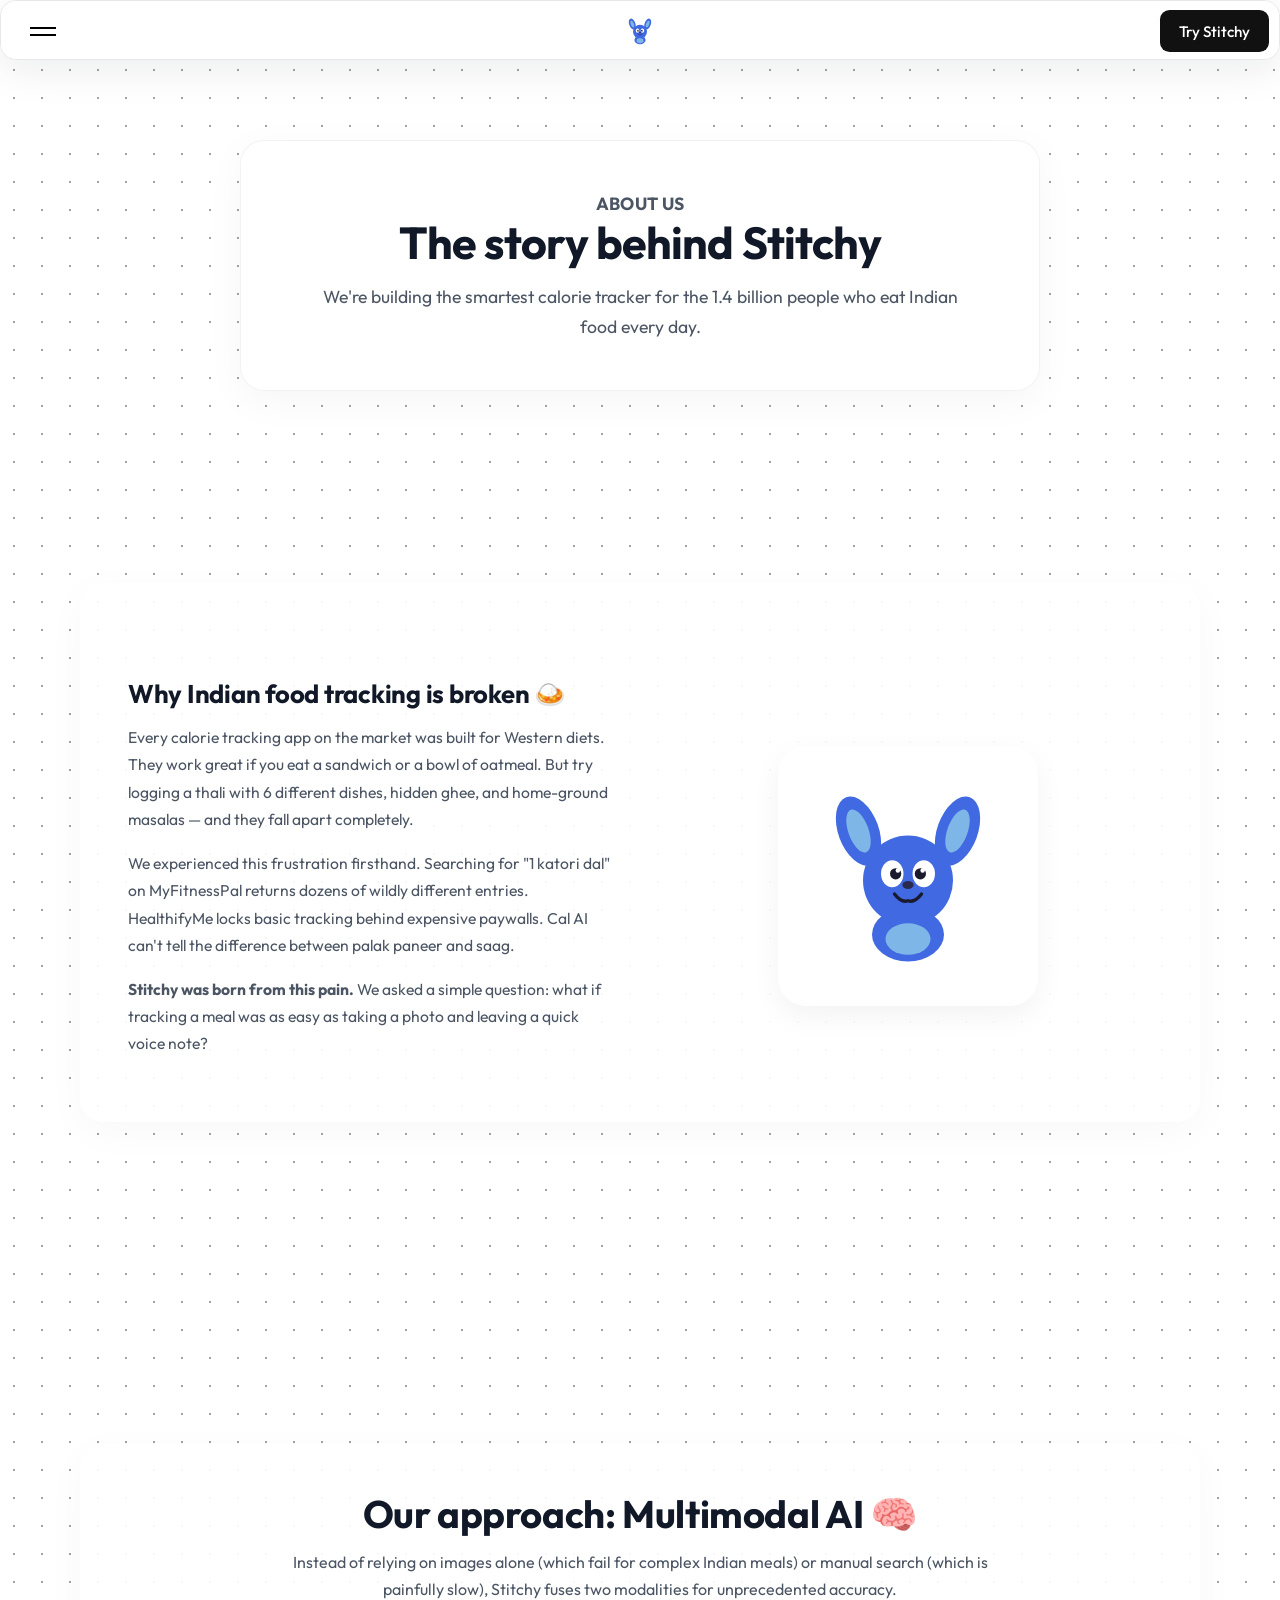
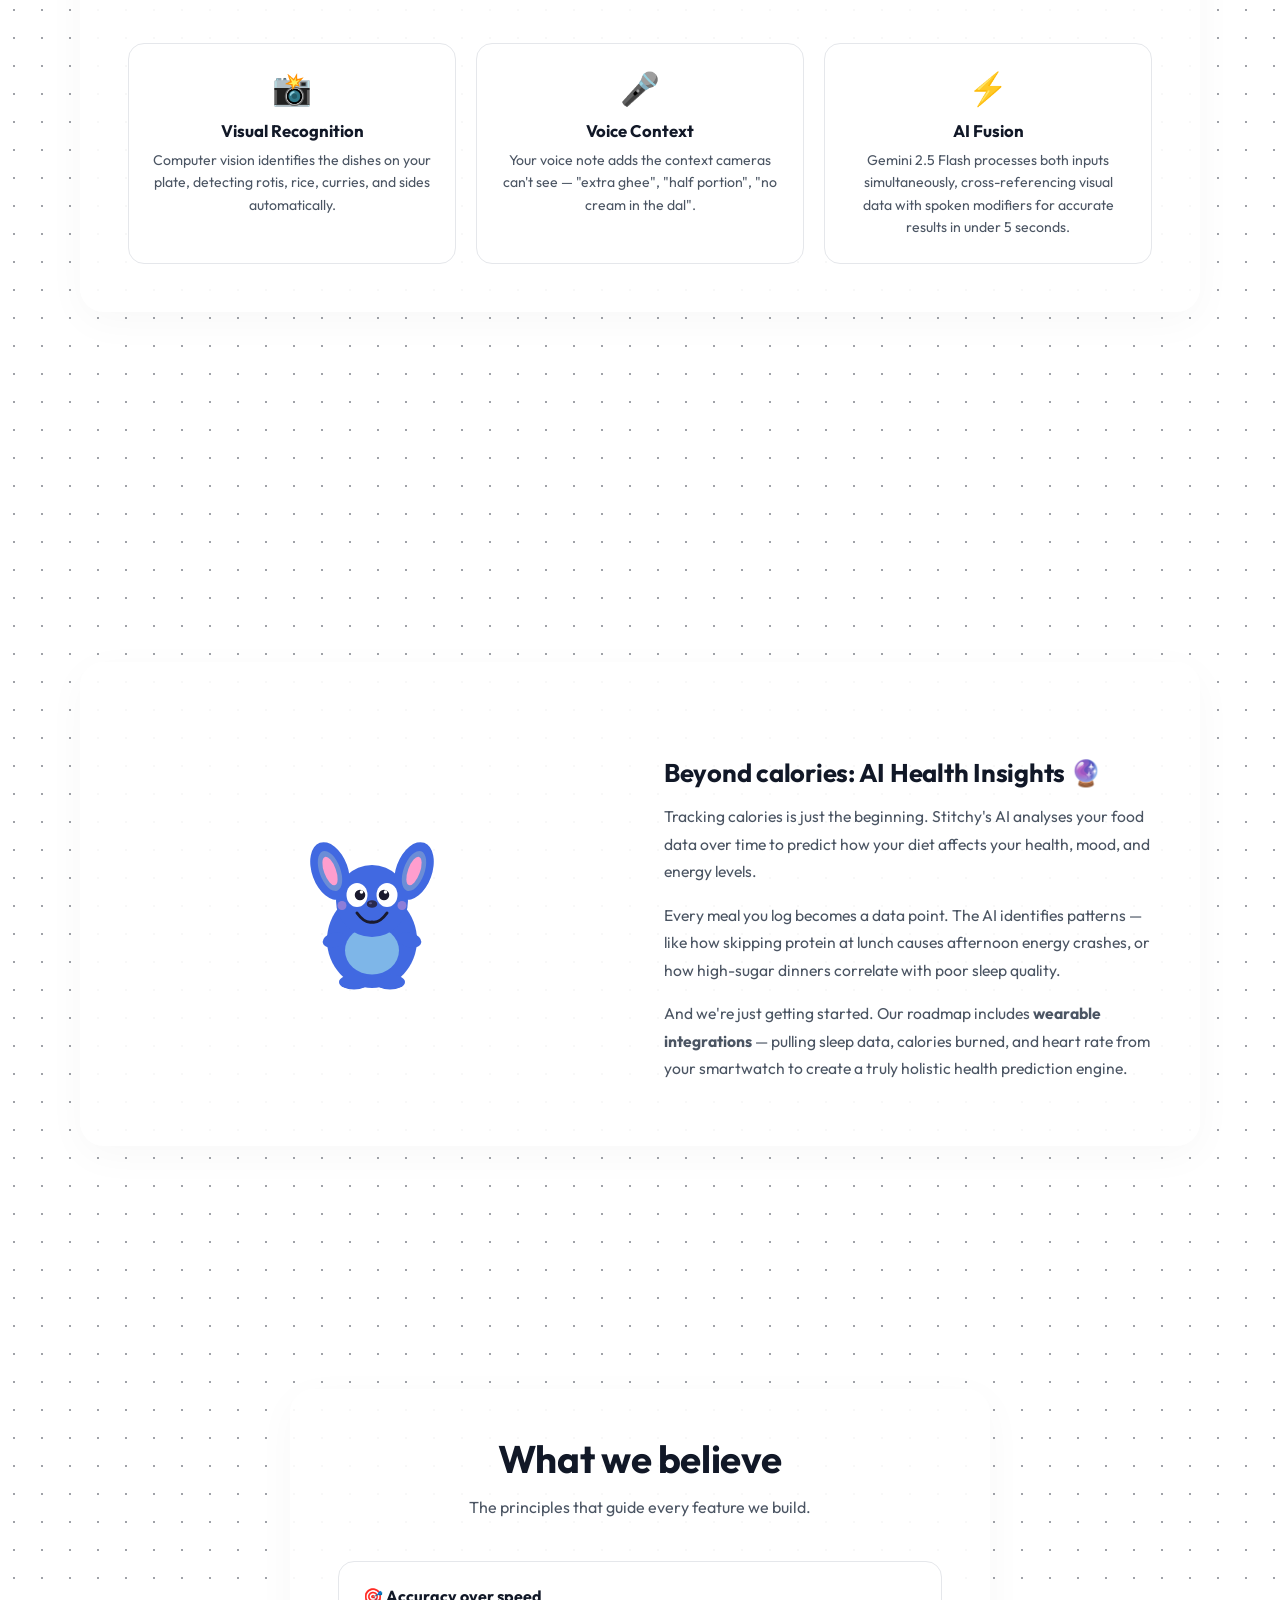
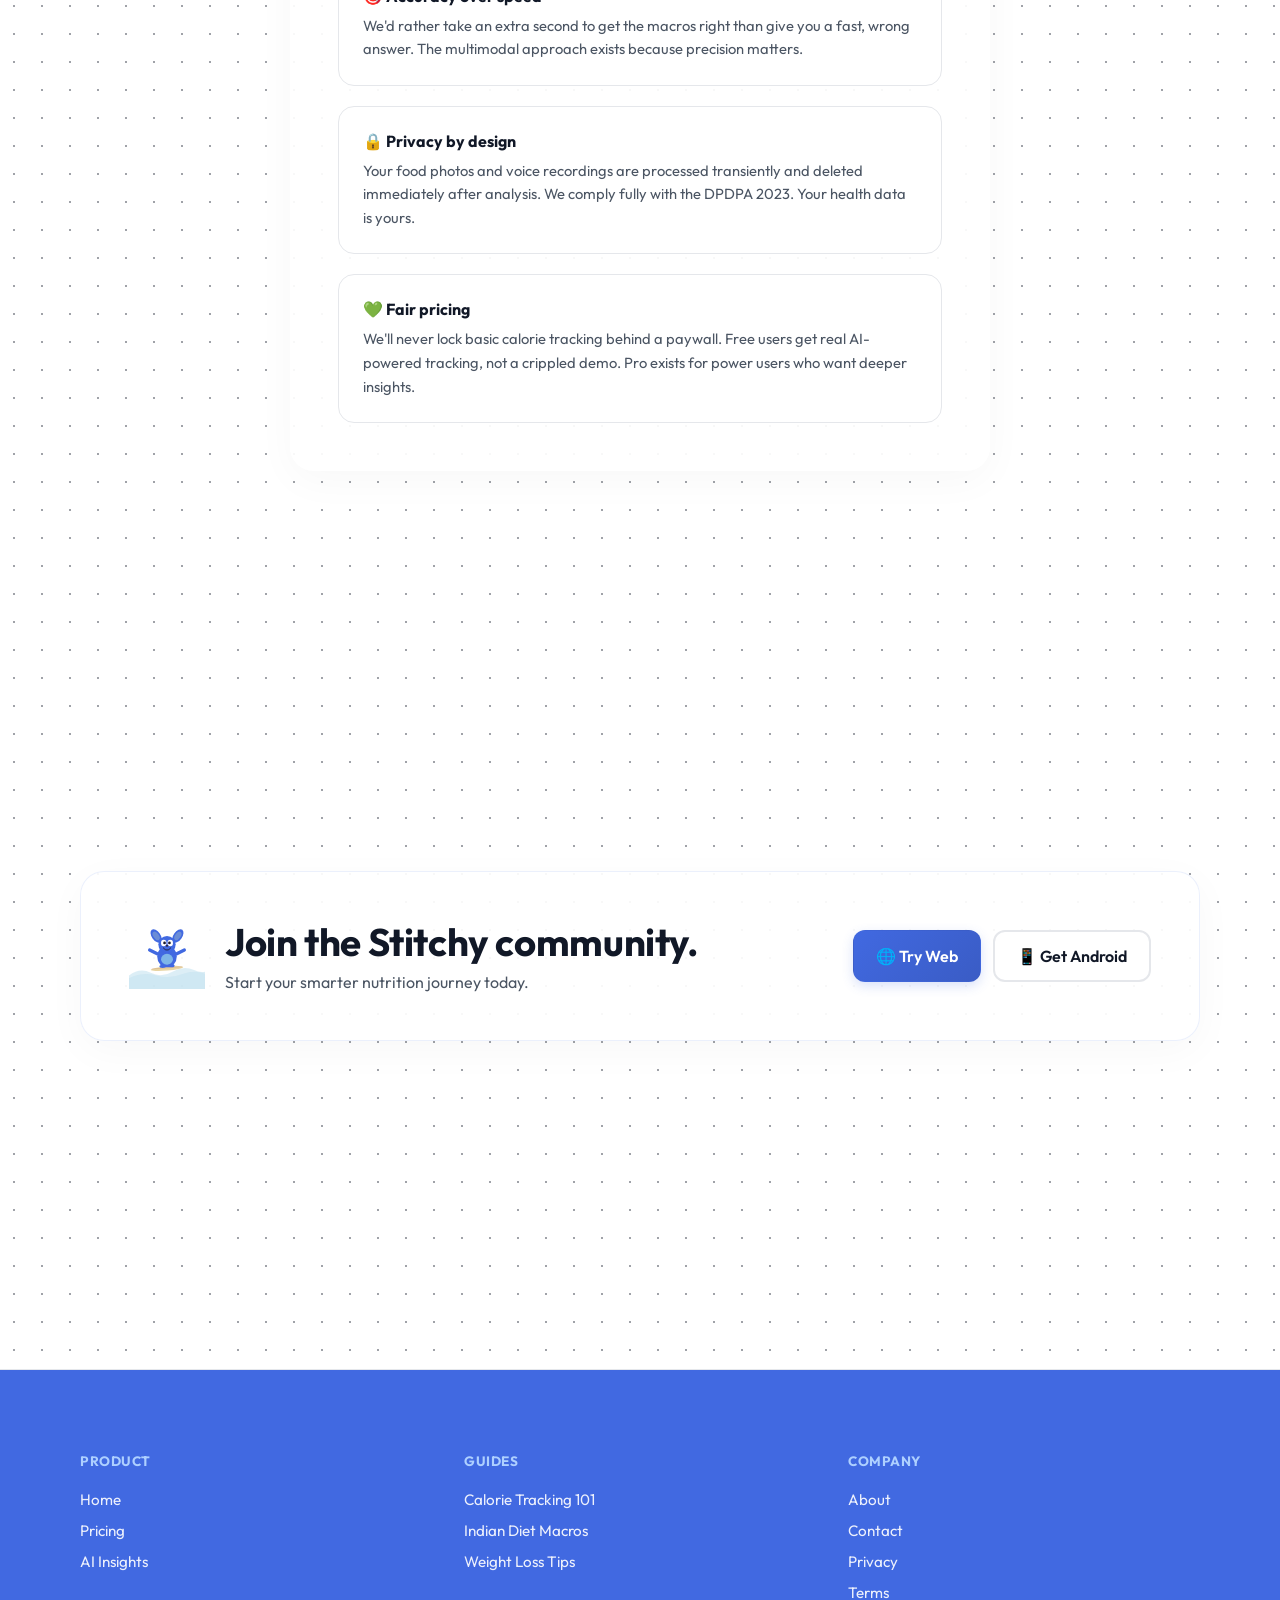
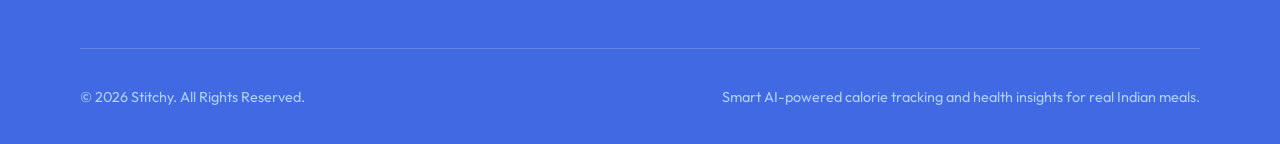
==== commit 49e70e84: "chore: updating the page for deployed web" ====
--- a/about.html
+++ b/about.html
@@ -10,114 +10,116 @@
         content="Learn about Stitchy's mission to make calorie tracking effortless for Indian meals using multimodal AI — our story, technology, and vision." />
     <link rel="preconnect" href="https://fonts.googleapis.com" />
     <link rel="preconnect" href="https://fonts.gstatic.com" crossorigin />
-    <link href="https://fonts.googleapis.com/css2?family=Inter:wght@400;500;600;700;800&display=swap"
+    <link href="https://fonts.googleapis.com/css2?family=Outfit:wght@300;400;500;600;700;800&display=swap"
         rel="stylesheet" />
     <script src="https://cdnjs.cloudflare.com/ajax/libs/gsap/3.12.2/gsap.min.js"></script>
-    <link rel="stylesheet" href="./styles.css?v=1774728863042" />
+    <link rel="stylesheet" href="./styles.css?v=1775018997530" />
 </head>
 
 <body>
 
-    <div class="card-nav-container">
-        <nav class="card-nav" id="globalNav" style="background-color: #fff;">
-            <div class="card-nav-top">
-                <div class="hamburger-menu" id="hamburgerMenu" role="button" aria-label="Open menu" tabindex="0"
-                    style="color: #000;">
-                    <div class="hamburger-line"></div>
-                    <div class="hamburger-line"></div>
-                </div>
-
-                <a class="logo-container" href="./index.html" style="text-decoration:none;">
-                    <img src="./mascots/logo.svg" alt="Stitchy Logo" class="logo" />
-                </a>
-
-                <a href="./early-access.html" class="card-nav-cta-button"
-                    style="background-color: #111; color: white; display: flex; text-decoration: none;">Get Started</a>
-            </div>
-
-            <div class="card-nav-content" id="cardNavContent" aria-hidden="true">
-                <div class="nav-card" style="background-color: #f3f4f6; color: #111827;">
-                    <div class="nav-card-label">Product</div>
-                    <div class="nav-card-links">
-
-                        <a class="nav-card-link" href="./index.html">
-                            <svg stroke="currentColor" fill="currentColor" stroke-width="0" viewBox="0 0 24 24"
-                                class="nav-card-link-icon" height="1em" width="1em" xmlns="http://www.w3.org/2000/svg">
-                                <path d="M10 20v-6h4v6h5v-8h3L12 3 2 12h3v8z"></path>
-                            </svg>
-                            Home
-                        </a>
-                        <a class="nav-card-link" href="./index.html#how">
-                            <svg stroke="currentColor" fill="currentColor" stroke-width="0" viewBox="0 0 24 24"
-                                class="nav-card-link-icon" height="1em" width="1em" xmlns="http://www.w3.org/2000/svg">
-                                <path d="M12 4l-1.41 1.41L16.17 11H4v2h12.17l-5.58 5.59L12 20l8-8z"></path>
-                            </svg>
-                            How it Works
-                        </a>
-                        <a class="nav-card-link" href="./index.html#features">
-                            <svg stroke="currentColor" fill="currentColor" stroke-width="0" viewBox="0 0 24 24"
-                                class="nav-card-link-icon" height="1em" width="1em" xmlns="http://www.w3.org/2000/svg">
-                                <path d="M12 4l-1.41 1.41L16.17 11H4v2h12.17l-5.58 5.59L12 20l8-8z"></path>
-                            </svg>
-                            Features
-                        </a>
-                        <a class="nav-card-link" href="./index.html#insights">
-                            <svg stroke="currentColor" fill="currentColor" stroke-width="0" viewBox="0 0 24 24"
-                                class="nav-card-link-icon" height="1em" width="1em" xmlns="http://www.w3.org/2000/svg">
-                                <path d="M12 4l-1.41 1.41L16.17 11H4v2h12.17l-5.58 5.59L12 20l8-8z"></path>
-                            </svg>
-                            AI Insights
-                        </a>
-                    </div>
-                </div>
-                <div class="nav-card" style="background-color: #e5e7eb; color: #111827;">
-                    <div class="nav-card-label">Company</div>
-                    <div class="nav-card-links">
-                        <a class="nav-card-link" href="./about.html">
-                            <svg stroke="currentColor" fill="currentColor" stroke-width="0" viewBox="0 0 24 24"
-                                class="nav-card-link-icon" height="1em" width="1em" xmlns="http://www.w3.org/2000/svg">
-                                <path d="M12 4l-1.41 1.41L16.17 11H4v2h12.17l-5.58 5.59L12 20l8-8z"></path>
-                            </svg>
-                            About Us
-                        </a>
-                        <a class="nav-card-link" href="./contact.html">
-                            <svg stroke="currentColor" fill="currentColor" stroke-width="0" viewBox="0 0 24 24"
-                                class="nav-card-link-icon" height="1em" width="1em" xmlns="http://www.w3.org/2000/svg">
-                                <path d="M12 4l-1.41 1.41L16.17 11H4v2h12.17l-5.58 5.59L12 20l8-8z"></path>
-                            </svg>
-                            Contact
-                        </a>
-                        <a class="nav-card-link" href="./pricing.html">
-                            <svg stroke="currentColor" fill="currentColor" stroke-width="0" viewBox="0 0 24 24"
-                                class="nav-card-link-icon" height="1em" width="1em" xmlns="http://www.w3.org/2000/svg">
-                                <path d="M12 4l-1.41 1.41L16.17 11H4v2h12.17l-5.58 5.59L12 20l8-8z"></path>
-                            </svg>
-                            Pricing
-                        </a>
-                    </div>
-                </div>
-                <div class="nav-card" style="background-color: #f9fafb; color: #111827;">
-                    <div class="nav-card-label">Legal</div>
-                    <div class="nav-card-links">
-                        <a class="nav-card-link" href="./privacy.html">
-                            <svg stroke="currentColor" fill="currentColor" stroke-width="0" viewBox="0 0 24 24"
-                                class="nav-card-link-icon" height="1em" width="1em" xmlns="http://www.w3.org/2000/svg">
-                                <path d="M12 4l-1.41 1.41L16.17 11H4v2h12.17l-5.58 5.59L12 20l8-8z"></path>
-                            </svg>
-                            Privacy Policy
-                        </a>
-                        <a class="nav-card-link" href="./terms.html">
-                            <svg stroke="currentColor" fill="currentColor" stroke-width="0" viewBox="0 0 24 24"
-                                class="nav-card-link-icon" height="1em" width="1em" xmlns="http://www.w3.org/2000/svg">
-                                <path d="M12 4l-1.41 1.41L16.17 11H4v2h12.17l-5.58 5.59L12 20l8-8z"></path>
-                            </svg>
-                            Terms of Service
-                        </a>
-                    </div>
-                </div>
-            </div>
-        </nav>
-    </div>
+    <!-- BEGIN:NAV -->
+<div class="card-nav-container">
+    <nav class="card-nav" id="globalNav" style="background-color: #fff;">
+        <div class="card-nav-top">
+            <div class="hamburger-menu" id="hamburgerMenu" role="button" aria-label="Open menu" tabindex="0"
+                style="color: #000;">
+                <div class="hamburger-line"></div>
+                <div class="hamburger-line"></div>
+            </div>
+
+            <a class="logo-container" href="./index.html" style="text-decoration:none;">
+                <img src="./mascots/logo.svg" alt="Stitchy Logo" class="logo" />
+            </a>
+
+            <a href="https://stitchycalorie.vercel.app" class="card-nav-cta-button"
+                style="background-color: #111; color: white; display: flex; text-decoration: none;">Try Stitchy</a>
+        </div>
+
+        <div class="card-nav-content" id="cardNavContent" aria-hidden="true">
+            <div class="nav-card" style="background-color: #f3f4f6; color: #111827;">
+                <div class="nav-card-label">Product</div>
+                <div class="nav-card-links">
+
+                    <a class="nav-card-link" href="./index.html">
+                        <svg stroke="currentColor" fill="currentColor" stroke-width="0" viewBox="0 0 24 24"
+                            class="nav-card-link-icon" height="1em" width="1em" xmlns="http://www.w3.org/2000/svg">
+                            <path d="M10 20v-6h4v6h5v-8h3L12 3 2 12h3v8z"></path>
+                        </svg>
+                        Home
+                    </a>
+                    <a class="nav-card-link" href="./index.html#how">
+                        <svg stroke="currentColor" fill="currentColor" stroke-width="0" viewBox="0 0 24 24"
+                            class="nav-card-link-icon" height="1em" width="1em" xmlns="http://www.w3.org/2000/svg">
+                            <path d="M12 4l-1.41 1.41L16.17 11H4v2h12.17l-5.58 5.59L12 20l8-8z"></path>
+                        </svg>
+                        How it Works
+                    </a>
+                    <a class="nav-card-link" href="./index.html#features">
+                        <svg stroke="currentColor" fill="currentColor" stroke-width="0" viewBox="0 0 24 24"
+                            class="nav-card-link-icon" height="1em" width="1em" xmlns="http://www.w3.org/2000/svg">
+                            <path d="M12 4l-1.41 1.41L16.17 11H4v2h12.17l-5.58 5.59L12 20l8-8z"></path>
+                        </svg>
+                        Features
+                    </a>
+                    <a class="nav-card-link" href="./index.html#insights">
+                        <svg stroke="currentColor" fill="currentColor" stroke-width="0" viewBox="0 0 24 24"
+                            class="nav-card-link-icon" height="1em" width="1em" xmlns="http://www.w3.org/2000/svg">
+                            <path d="M12 4l-1.41 1.41L16.17 11H4v2h12.17l-5.58 5.59L12 20l8-8z"></path>
+                        </svg>
+                        AI Insights
+                    </a>
+                </div>
+            </div>
+            <div class="nav-card" style="background-color: #e5e7eb; color: #111827;">
+                <div class="nav-card-label">Company</div>
+                <div class="nav-card-links">
+                    <a class="nav-card-link" href="./about.html">
+                        <svg stroke="currentColor" fill="currentColor" stroke-width="0" viewBox="0 0 24 24"
+                            class="nav-card-link-icon" height="1em" width="1em" xmlns="http://www.w3.org/2000/svg">
+                            <path d="M12 4l-1.41 1.41L16.17 11H4v2h12.17l-5.58 5.59L12 20l8-8z"></path>
+                        </svg>
+                        About Us
+                    </a>
+                    <a class="nav-card-link" href="./contact.html">
+                        <svg stroke="currentColor" fill="currentColor" stroke-width="0" viewBox="0 0 24 24"
+                            class="nav-card-link-icon" height="1em" width="1em" xmlns="http://www.w3.org/2000/svg">
+                            <path d="M12 4l-1.41 1.41L16.17 11H4v2h12.17l-5.58 5.59L12 20l8-8z"></path>
+                        </svg>
+                        Contact
+                    </a>
+                    <a class="nav-card-link" href="./pricing.html">
+                        <svg stroke="currentColor" fill="currentColor" stroke-width="0" viewBox="0 0 24 24"
+                            class="nav-card-link-icon" height="1em" width="1em" xmlns="http://www.w3.org/2000/svg">
+                            <path d="M12 4l-1.41 1.41L16.17 11H4v2h12.17l-5.58 5.59L12 20l8-8z"></path>
+                        </svg>
+                        Pricing
+                    </a>
+                </div>
+            </div>
+            <div class="nav-card" style="background-color: #f9fafb; color: #111827;">
+                <div class="nav-card-label">Legal</div>
+                <div class="nav-card-links">
+                    <a class="nav-card-link" href="./privacy.html">
+                        <svg stroke="currentColor" fill="currentColor" stroke-width="0" viewBox="0 0 24 24"
+                            class="nav-card-link-icon" height="1em" width="1em" xmlns="http://www.w3.org/2000/svg">
+                            <path d="M12 4l-1.41 1.41L16.17 11H4v2h12.17l-5.58 5.59L12 20l8-8z"></path>
+                        </svg>
+                        Privacy Policy
+                    </a>
+                    <a class="nav-card-link" href="./terms.html">
+                        <svg stroke="currentColor" fill="currentColor" stroke-width="0" viewBox="0 0 24 24"
+                            class="nav-card-link-icon" height="1em" width="1em" xmlns="http://www.w3.org/2000/svg">
+                            <path d="M12 4l-1.41 1.41L16.17 11H4v2h12.17l-5.58 5.59L12 20l8-8z"></path>
+                        </svg>
+                        Terms of Service
+                    </a>
+                </div>
+            </div>
+        </div>
+    </nav>
+</div>
+  <!-- END:NAV -->
 
 
     <main>
@@ -284,61 +286,48 @@
                     <h2>Join the Stitchy community.</h2>
                     <p>Start your smarter nutrition journey today.</p>
                 </div>
-                <a class="btn btn-primary btn-lg" href="./early-access.html">Start Tracking Free</a>
+                <div style="display: flex; gap: 12px; flex-wrap: wrap;">
+                    <a class="btn btn-primary btn-lg" href="https://stitchycalorie.vercel.app">🌐 Try Web</a>
+                    <a class="btn btn-secondary btn-lg" href="./coming-soon.html"
+                        style="border: 2px solid var(--border); background: #fff;">📱 Get Android</a>
+                </div>
             </div>
         </section>
     </main>
 
-    <footer class="site-footer" style="background: #4169e1; color: white;">
-        <div class="container">
-            <div class="footer-grid"
-                style="display: grid; grid-template-columns: repeat(auto-fit, minmax(200px, 1fr)); gap: 32px; padding: 64px 0 24px;">
-                <div class="col">
-                    <h4 style="color: #aed0ff; font-size: 0.85rem; margin-bottom: 20px; letter-spacing: 0.5px;">PRODUCT
-                    </h4>
-                    <a href="./index.html"
-                        style="display: block; color: white; text-decoration: none; margin-bottom: 12px; font-size: 0.95rem; opacity: 0.9;">Home</a>
-                    <a href="./pricing.html"
-                        style="display: block; color: white; text-decoration: none; margin-bottom: 12px; font-size: 0.95rem; opacity: 0.9;">Pricing</a>
-                    <a href="./index.html#insights"
-                        style="display: block; color: white; text-decoration: none; margin-bottom: 12px; font-size: 0.95rem; opacity: 0.9;">AI
-                        Insights</a>
-                </div>
-                <div class="col">
-                    <h4 style="color: #aed0ff; font-size: 0.85rem; margin-bottom: 20px; letter-spacing: 0.5px;">GUIDES
-                    </h4>
-                    <a href="#"
-                        style="display: block; color: white; text-decoration: none; margin-bottom: 12px; font-size: 0.95rem; opacity: 0.9;">Calorie
-                        Tracking 101</a>
-                    <a href="#"
-                        style="display: block; color: white; text-decoration: none; margin-bottom: 12px; font-size: 0.95rem; opacity: 0.9;">Indian
-                        Diet Macros</a>
-                    <a href="#"
-                        style="display: block; color: white; text-decoration: none; margin-bottom: 12px; font-size: 0.95rem; opacity: 0.9;">Weight
-                        Loss Tips</a>
-                </div>
-                <div class="col">
-                    <h4 style="color: #aed0ff; font-size: 0.85rem; margin-bottom: 20px; letter-spacing: 0.5px;">COMPANY
-                    </h4>
-                    <a href="./about.html"
-                        style="display: block; color: white; text-decoration: none; margin-bottom: 12px; font-size: 0.95rem; opacity: 0.9;">About</a>
-                    <a href="./contact.html"
-                        style="display: block; color: white; text-decoration: none; margin-bottom: 12px; font-size: 0.95rem; opacity: 0.9;">Contact</a>
-                    <a href="./privacy.html"
-                        style="display: block; color: white; text-decoration: none; margin-bottom: 12px; font-size: 0.95rem; opacity: 0.9;">Privacy</a>
-                    <a href="./terms.html"
-                        style="display: block; color: white; text-decoration: none; margin-bottom: 12px; font-size: 0.95rem; opacity: 0.9;">Terms</a>
-                </div>
-            </div>
-            <div class="footer-row"
-                style="color: #aed0ff; border-top: 1px solid rgba(255,255,255,0.2); margin-top: 10px; padding-top: 24px; padding-bottom: 24px; font-size: 0.9rem;">
-                <p>© <span id="year"></span> Stitchy. All Rights Reserved.</p>
-                <p>Smart AI-powered calorie tracking and health insights for real Indian meals.</p>
+    <!-- BEGIN:FOOTER -->
+<footer class="site-footer" style="background: #4169e1; color: white;">
+    <div class="container">
+        <div class="footer-grid">
+            <div class="col">
+                <h4 class="footer-heading">PRODUCT</h4>
+                <a href="./index.html" class="footer-link">Home</a>
+                <a href="./pricing.html" class="footer-link">Pricing</a>
+                <a href="./index.html#insights" class="footer-link">AI Insights</a>
+            </div>
+            <div class="col">
+                <h4 class="footer-heading">GUIDES</h4>
+                <a href="#" class="footer-link">Calorie Tracking 101</a>
+                <a href="#" class="footer-link">Indian Diet Macros</a>
+                <a href="#" class="footer-link">Weight Loss Tips</a>
+            </div>
+            <div class="col">
+                <h4 class="footer-heading">COMPANY</h4>
+                <a href="./about.html" class="footer-link">About</a>
+                <a href="./contact.html" class="footer-link">Contact</a>
+                <a href="./privacy.html" class="footer-link">Privacy</a>
+                <a href="./terms.html" class="footer-link">Terms</a>
             </div>
         </div>
-    </footer>
-
-    <script src="./script.js?v=1774728863042"></script>
+        <div class="footer-row footer-bottom">
+            <p>&copy; <span id="year"></span> Stitchy. All Rights Reserved.</p>
+            <p>Smart AI-powered calorie tracking and health insights for real Indian meals.</p>
+        </div>
+    </div>
+</footer>
+  <!-- END:FOOTER -->
+
+    <script src="./script.js?v=1775018997530"></script>
 </body>
 
 </html>
--- a/styles.css
+++ b/styles.css
@@ -1745,4 +1745,44 @@
   object-fit: cover;
   transform: scale(1.06);
   display: block;
+}
+
+/* ===== FOOTER ===== */
+
+.footer-grid {
+  display: grid;
+  grid-template-columns: repeat(auto-fit, minmax(200px, 1fr));
+  gap: 32px;
+  padding: 64px 0 24px;
+}
+
+.footer-heading {
+  color: #aed0ff;
+  font-size: 0.85rem;
+  margin-bottom: 20px;
+  letter-spacing: 0.5px;
+}
+
+.footer-link {
+  display: block;
+  color: white;
+  text-decoration: none;
+  margin-bottom: 12px;
+  font-size: 0.95rem;
+  opacity: 0.9;
+  transition: opacity 0.2s ease, text-decoration 0.2s ease;
+}
+
+.footer-link:hover {
+  opacity: 1;
+  text-decoration: underline;
+}
+
+.footer-bottom {
+  color: #aed0ff;
+  border-top: 1px solid rgba(255, 255, 255, 0.2);
+  margin-top: 10px;
+  padding-top: 24px;
+  padding-bottom: 24px;
+  font-size: 0.9rem;
 }
